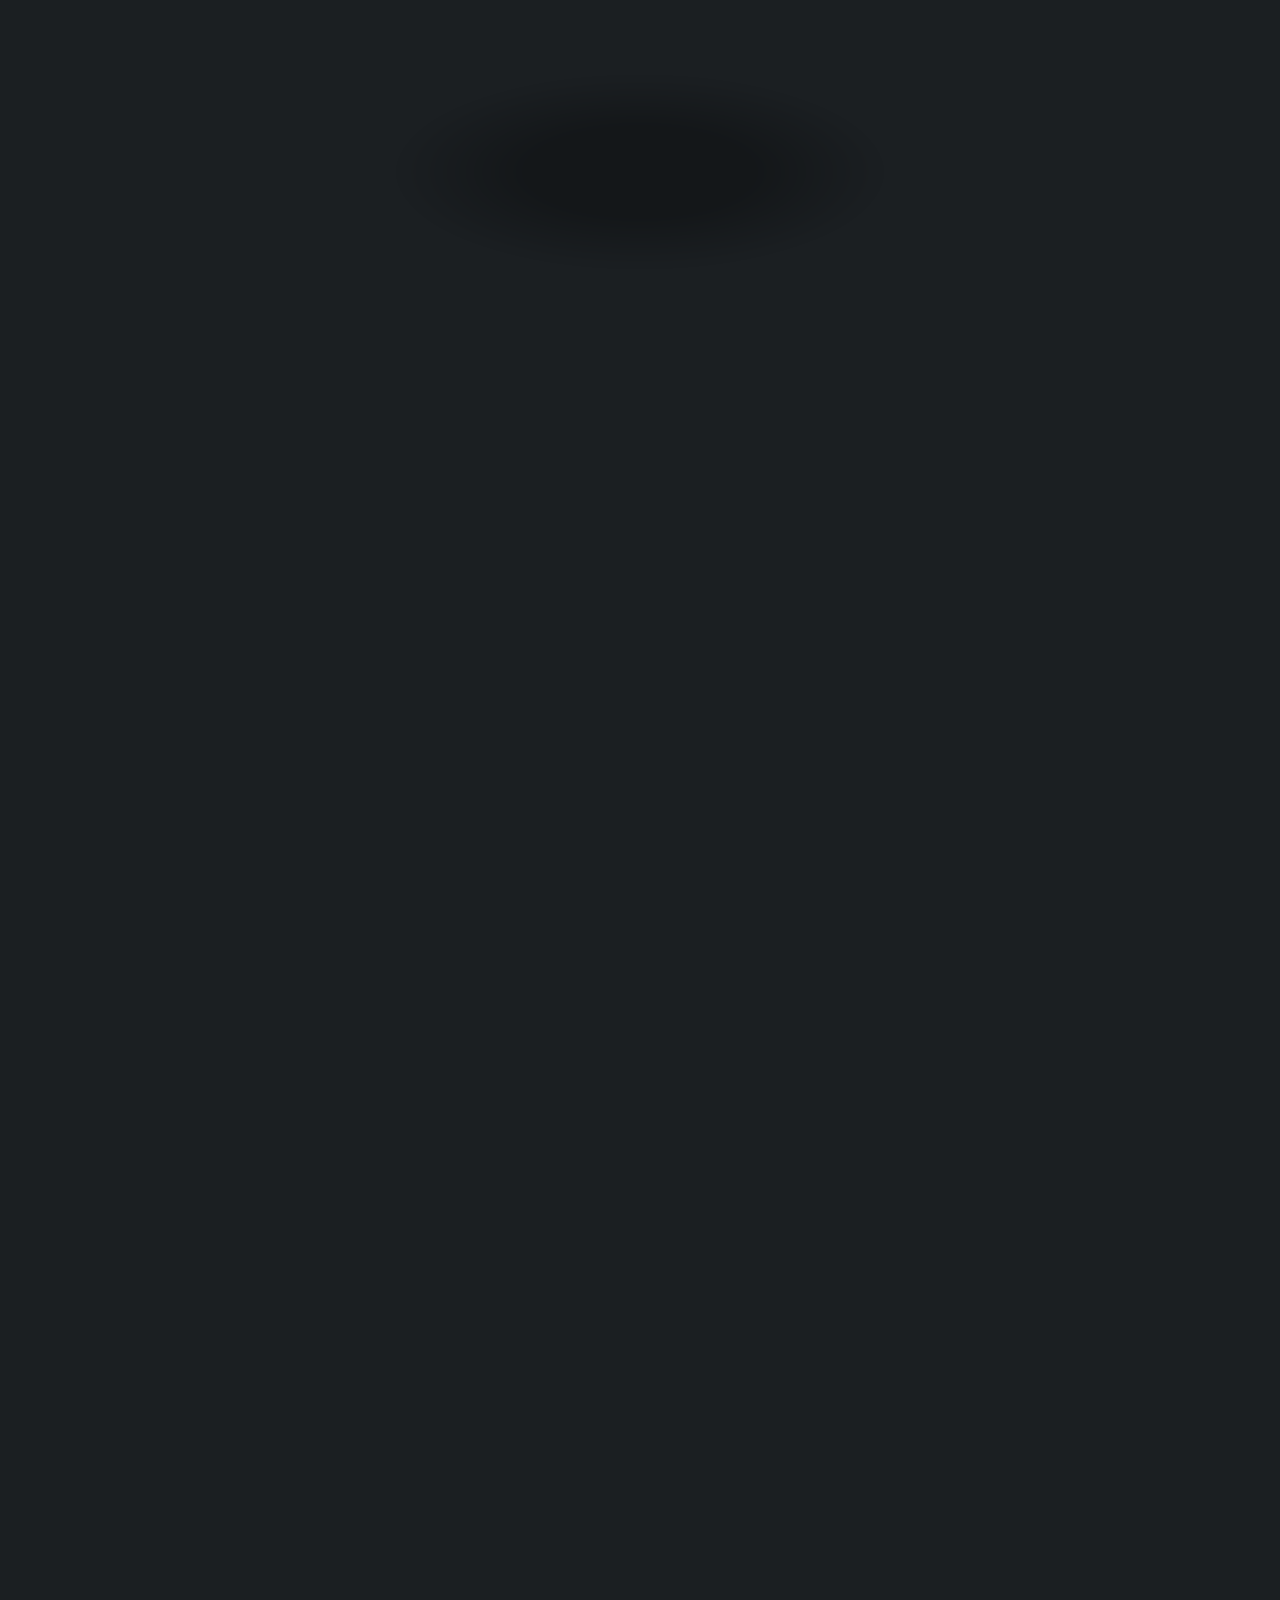
==== index.html @ a5655636 "Initial website upload" ====
<!DOCTYPE HTML>
<html>
<head>
	<title>John N. Mwenga</title>
	<meta charset="utf-8" />
	<meta name="viewport" content="width=device-width, initial-scale=1, user-scalable=no" />
	<link rel="stylesheet" href="https://cdnjs.cloudflare.com/ajax/libs/font-awesome/5.15.4/css/all.min.css" />
	<link rel="stylesheet" href="main.css" />
	<style>
		#photo-placeholder {
			display: flex;
			align-items: center;
			justify-content: center;
			width: 100%;
			height: 100%;
			border-radius: 100%;
			overflow: hidden;
			background: rgba(255,255,255,0.05);
		}
		#photo-placeholder:before {
			font-family: "Font Awesome 5 Free";
			font-weight: 900;
			content: "\f007";
		}
		/* To use your own photo: replace the span#photo-placeholder in the
		   header with: <img src="your-photo.jpg" alt="John Nyagaka" />
		   inside a div.logo (same 5.5rem circle, image will auto-crop). */
		#header .logo img {
			width: 100%;
			height: 100%;
			object-fit: cover;
			border-radius: 100%;
		}
	</style>
</head>
<body class="is-preload">

	<!-- Wrapper -->
		<div id="wrapper">

			<!-- Header -->
				<header id="header">
					<div class="logo">
						<span class="icon fa-user" id="photo-placeholder" title="Add your photo here"></span>
					</div>
					<div class="content">
						<div class="inner">
							<h1>John N. Mwenga</h1>
							<p>AI Data Specialist &bull; Web Developer &bull; Data Analyst<br />
							Technical Writer &bull; Machine Engineer &amp; Electrician</p>
						</div>
					</div>
					<nav>
						<ul>
							<li><a href="#intro">Intro</a></li>
							<li><a href="#work">Experience</a></li>
							<li><a href="#about">About</a></li>
							<li><a href="#skills">Skills</a></li>
							<li><a href="#contact">Contact</a></li>
						</ul>
					</nav>
				</header>

			<!-- Main -->
				<div id="main">

					<!-- Intro -->
						<article id="intro">
							<h2 class="major">Intro</h2>
							<span class="image main"><img src="pic02.jpg" alt="" /></span>
							<p>Reliable, detail-driven AI Data Specialist, Data Analyst, and Web Developer with 5 years of combined
							experience in writing, editing, content creation, and research, and 3 years focused on high-volume AI
							training-data annotation, data analysis, and technical documentation, completed remotely alongside
							full-time roles. Brings hands-on experience as a Machine Engineer and Electrician, complemented by
							proficiency in mechatronics, web development, game modding, video editing, audio transcription, data
							entry, site management, virtual assistance, and social media management. Consistently maintains 98%+
							accuracy while translating complex technical and AI concepts into clear, audience-tailored documentation
							and content.</p>
							<ul class="actions">
								<li><a href="#work" class="button">Read More</a></li>
							</ul>
						</article>

					<!-- Work / Experience -->
						<article id="work">
							<h2 class="major">Professional Experience</h2>

							<h3>Independent Mod Developer — Stardew Valley Modding Community</h3>
							<p><em>Remote, Self-Directed &middot; 2024 – Present</em></p>
							<ul>
								<li>Developing and publishing gameplay/content mods using SMAPI and Content Patcher; edited game assets (sprites, dialogue, JSON data).</li>
								<li>Testing mods for cross-version compatibility and resolving user-reported conflicts.</li>
								<li>Writing installation guides, changelogs, and troubleshooting docs for public releases.</li>
							</ul>

							<h3>Freelance AI Data Annotation &amp; Quality Assurance Specialist</h3>
							<p><em>Scale AI, Appen, Lionbridge AI, Remotask, Surago AI &middot; Remote, Part-time &middot; 2023 – Present</em></p>
							<ul>
								<li>Regularly assigned and completed high-volume annotation and labeling tasks across image, text, audio, and video datasets used to train large language models, computer vision, and NLP systems, alongside full-time technical roles.</li>
								<li>Maintained 98–99%+ accuracy across tens of thousands of completed annotation tasks, consistently meeting or exceeding platform quality benchmarks.</li>
								<li>Reviewed peer annotators' submissions and documented edge cases, contributing quality-assurance feedback and reference guides for complex or ambiguous scenarios.</li>
								<li>Mentored and trained 25+ junior annotators on labeling standards, tooling, and quality best practices across concurrent projects.</li>
							</ul>

							<h3>Freelance Technical Writer, Data Entry &amp; Content Reviewer</h3>
							<p><em>Official Stardew Valley Discord &middot; Remote, Part-time &middot; Feb 2024 – Present</em></p>
							<ul>
								<li>Wrote patch notes, changelogs, and user-facing documentation for indie game mods and small studio releases.</li>
								<li>Reviewed and copyedited technical manuscripts for publishing houses and technology publications ahead of release.</li>
								<li>Wrote FAQ documentation, user guides, and support scripts that helped reduce documentation-related support queries.</li>
							</ul>

							<h3>Senior Data Entry &amp; Content Specialist — HashiCorp</h3>
							<p><em>Remote, Part-time &middot; Present</em></p>
							<ul>
								<li>Maintained precision data entry for 50+ training video tutorials and related datasets, achieving 98%+ accuracy in database records.</li>
								<li>Labeled and organized video metadata to support machine learning dataset preparation.</li>
								<li>Managed inventory databases for digital assets supporting accurate, audit-ready record-keeping.</li>
							</ul>

							<h3>Overall Machine Engineer &amp; Electrician — Heritage Hotel (Voyager Beach Resort)</h3>
							<p><em>Jul 2025 – Jan 2026</em></p>
							<ul>
								<li>Installed, maintained, and repaired electrical systems, equipment, and machinery within the hotel facility.</li>
								<li>Conducted routine inspections and preventive maintenance on electrical and mechanical systems, diagnosing faults, breakdowns, and technical failures.</li>
								<li>Responded promptly to maintenance requests from hotel departments to minimize downtime, while maintaining accurate repair and maintenance records.</li>
							</ul>

							<h3>Overall Machine Engineer &amp; Forklift Mechanic — James Finlay</h3>
							<p><em>Jul 2024 – Feb 2025</em></p>
							<ul>
								<li>Performed routine maintenance and troubleshooting on blending equipment and forklifts to ensure optimal performance and reduce downtime.</li>
								<li>Read and interpreted technical manuals and schematics for blending machinery and forklifts to guide repairs and operational improvements.</li>
								<li>Maintained accurate records of maintenance activities and spare-parts inventory, and conducted daily machine inspections to ensure safety compliance.</li>
							</ul>

							<h3>Overall Machine Engineer &amp; Workshop Helper — Global Tea Gold Crown Foods (EPZ)</h3>
							<p><em>Jul 2023 – Mar 2024</em></p>
							<ul>
								<li>Performed regular machine maintenance, monitored factory machines, and ensured compliance with safety regulations in tea packaging operations.</li>
								<li>Carried out workshop machining (turning, milling, drilling), welding and fabrication, and assembly/disassembly of mechanical systems.</li>
								<li>Supported prototyping and CAD design work, identifying and resolving operational issues.</li>
							</ul>

							<h3>Machine Engineer — Beta Metal</h3>
							<p><em>Apr 2022 – May 2023</em></p>
							<ul>
								<li>Repaired and troubleshot machinery, and carried out assembly and disassembly of mechanical systems.</li>
								<li>Supported prototyping and CAD design, and applied fabrication techniques.</li>
							</ul>
						</article>

					<!-- About -->
						<article id="about">
							<h2 class="major">About Me</h2>

							<h3>Education</h3>
							<ul>
								<li><strong>Bachelor of Science, Mechanical Engineering</strong> — Technical University of Mombasa (2020 – 2024)</li>
								<li><strong>Certificate in Computer Applications &amp; Technology (Cyber Security)</strong> — Brims Computer College (2018 – 2019)</li>
								<li>Online Coursework: Data Analysis, Data Science, Machine Learning, Deep Learning &amp; NLP</li>
								<li><strong>AI for Marketing Certificate</strong> — HubSpot Academy (2025)</li>
								<li><strong>Certificate in Project Management</strong> (2025)</li>
								<li>Kenya Certificate of Secondary Education — Maseno School (2017 – 2020)</li>
							</ul>

							<h3>Certifications</h3>
							<ul>
								<li>Professional Technical Writing Certification — Google Career Certificates</li>
								<li>Adobe Certified Associate – Video Production — Adobe</li>
								<li>DaVinci Resolve Professional Certification — DaVinci Resolve</li>
								<li>Certified Remote Team Leadership — LinkedIn Learning</li>
								<li>AI for Marketing — HubSpot Academy (2025)</li>
								<li>Project Management Certificate (2025)</li>
							</ul>
						</article>

					<!-- Skills -->
						<article id="skills">
							<h2 class="major">Core Competencies</h2>

							<h3>Data Analysis</h3>
							<p>Data Analysis, Data Visualization, Statistical Analysis, Spreadsheet Modeling, Data Cleaning &amp; Verification, Reporting, Machine Learning &amp; NLP Fundamentals</p>

							<h3>Mechanical &amp; Electrical Engineering</h3>
							<p>Electrical Systems Installation &amp; Repair, Preventive Maintenance, Machine Troubleshooting &amp; Diagnostics, Forklift Maintenance, Welding &amp; Fabrication, Machining (Turning, Milling, Drilling), CAD Design &amp; Prototyping, Generator/Pump/HVAC Systems, Safety Compliance</p>

							<h3>AI Data Annotation</h3>
							<p>Dataset Labeling, Image Annotation, Text Classification, Audio Transcription, Video Annotation, Quality Assurance, Edge Case Documentation</p>

							<h3>Data Entry &amp; Processing</h3>
							<p>High-Volume Data Entry, Database Management, Spreadsheet Optimization, Data Verification, Accuracy Audits, CRM Data Entry</p>

							<h3>Technical Writing</h3>
							<p>API Documentation, Technical Guides, User Manuals, FAQ Development, Style Guide Creation, Content Review</p>

							<h3>Customer &amp; Chat Support</h3>
							<p>Live Chat Support, Customer Service, Issue Logging, Helpdesk Management, Response Time Optimization</p>

							<h3>Tools &amp; Platforms</h3>
							<p>Scale AI, Appen, Lionbridge, Remotask, Surago AI, Zendesk, Intercom, Freshchat, Google Docs, Slack, Asana, Jira</p>

							<h3>Remote Work</h3>
							<p>Self-Motivated, Reliable Home Office Setup, Time Zone Management, Virtual Team Collaboration</p>
						</article>

					<!-- Contact -->
						<article id="contact">
							<h2 class="major">Get In Touch</h2>
							<p>Based in Mombasa, Kenya. Open to remote AI data, web development, data analysis, and technical writing opportunities.</p>
							<ul class="icons">
								<li><a href="mailto:nmwengajohn@gmail.com" class="icon solid fa-envelope"><span class="label">Email</span></a></li>
								<li><a href="tel:+254742195041" class="icon solid fa-phone"><span class="label">Phone</span></a></li>
								<li><a href="https://linkedin.com/in/johnnmwenga" class="icon brands fa-linkedin"><span class="label">LinkedIn</span></a></li>
							</ul>
							<ul class="contact-details">
								<li><strong>Email:</strong> nmwengajohn@gmail.com</li>
								<li><strong>Phone:</strong> +254 742 195 041</li>
								<li><strong>Location:</strong> Mombasa, Kenya</li>
								<li><strong>LinkedIn:</strong> linkedin.com/in/johnnmwenga</li>
							</ul>
						</article>

				</div>

			<!-- Footer -->
				<footer id="footer">
					<p class="copyright">&copy; John N.Mwenga. All rights reserved.</p>
				</footer>

		</div>

	<!-- Scripts -->
		<script src="jquery.min.js"></script>
		<script src="browser.min.js"></script>
		<script src="breakpoints.min.js"></script>
		<script src="util.js"></script>
		<script src="main.js"></script>

</body>
</html>
---- main.css ----
@import url(fontawesome-all.min.css);
@import url("https://fonts.googleapis.com/css?family=Source+Sans+Pro:300italic,600italic,300,600");

/*
	Dimension by HTML5 UP
	html5up.net | @ajlkn
	Free for personal and commercial use under the CCA 3.0 license (html5up.net/license)
*/

html, body, div, span, applet, object,
iframe, h1, h2, h3, h4, h5, h6, p, blockquote,
pre, a, abbr, acronym, address, big, cite,
code, del, dfn, em, img, ins, kbd, q, s, samp,
small, strike, strong, sub, sup, tt, var, b,
u, i, center, dl, dt, dd, ol, ul, li, fieldset,
form, label, legend, table, caption, tbody,
tfoot, thead, tr, th, td, article, aside,
canvas, details, embed, figure, figcaption,
footer, header, hgroup, menu, nav, output, ruby,
section, summary, time, mark, audio, video {
	margin: 0;
	padding: 0;
	border: 0;
	font-size: 100%;
	font: inherit;
	vertical-align: baseline;}

article, aside, details, figcaption, figure,
footer, header, hgroup, menu, nav, section {
	display: block;}

body {
	line-height: 1;
}

ol, ul {
	list-style: none;
}

blockquote, q {
	quotes: none;
}

	blockquote:before, blockquote:after, q:before, q:after {
		content: '';
		content: none;
	}

table {
	border-collapse: collapse;
	border-spacing: 0;
}

body {
	-webkit-text-size-adjust: none;
}

mark {
	background-color: transparent;
	color: inherit;
}

input::-moz-focus-inner {
	border: 0;
	padding: 0px;
}

input, select, textarea {
	-moz-appearance: none;
	-webkit-appearance: none;
	-ms-appearance: none;
	appearance: none;
}

/* Basic */

	@-ms-viewport {
		width: device-width;
	}

	@media screen and (max-width: 480px) {

		html, body {
			min-width: 320px;
		}

	}

	html {
		box-sizing: border-box;
	}

	*, *:before, *:after {
		box-sizing: inherit;
	}

	body {
		background: #1b1f22;
	}

		body.is-preload *, body.is-preload *:before, body.is-preload *:after {
			-moz-animation: none !important;
			-webkit-animation: none !important;
			-ms-animation: none !important;
			animation: none !important;
			-moz-transition: none !important;
			-webkit-transition: none !important;
			-ms-transition: none !important;
			transition: none !important;
		}

/* Type */

	html {
		font-size: 16pt;
	}

		@media screen and (max-width: 1680px) {

			html {
				font-size: 12pt;
			}

		}

		@media screen and (max-width: 736px) {

			html {
				font-size: 11pt;
			}

		}

		@media screen and (max-width: 360px) {

			html {
				font-size: 10pt;
			}

		}

	body, input, select, textarea {
		color: #ffffff;
		font-family: "Source Sans Pro", sans-serif;
		font-weight: 300;
		font-size: 1rem;
		line-height: 1.65;
	}

	a {
		-moz-transition: color 0.2s ease-in-out, background-color 0.2s ease-in-out, border-bottom-color 0.2s ease-in-out;
		-webkit-transition: color 0.2s ease-in-out, background-color 0.2s ease-in-out, border-bottom-color 0.2s ease-in-out;
		-ms-transition: color 0.2s ease-in-out, background-color 0.2s ease-in-out, border-bottom-color 0.2s ease-in-out;
		transition: color 0.2s ease-in-out, background-color 0.2s ease-in-out, border-bottom-color 0.2s ease-in-out;
		border-bottom: dotted 1px rgba(255, 255, 255, 0.5);
		text-decoration: none;
		color: inherit;
	}

		a:hover {
			border-bottom-color: transparent;
		}

	strong, b {
		color: #ffffff;
		font-weight: 600;
	}

	em, i {
		font-style: italic;
	}

	p {
		margin: 0 0 2rem 0;
	}

	h1, h2, h3, h4, h5, h6 {
		color: #ffffff;
		font-weight: 600;
		line-height: 1.5;
		margin: 0 0 1rem 0;
		text-transform: uppercase;
		letter-spacing: 0.2rem;
	}

		h1 a, h2 a, h3 a, h4 a, h5 a, h6 a {
			color: inherit;
			text-decoration: none;
		}

		h1.major, h2.major, h3.major, h4.major, h5.major, h6.major {
			border-bottom: solid 1px #ffffff;
			width: -moz-max-content;
			width: -webkit-max-content;
			width: -ms-max-content;
			width: max-content;
			padding-bottom: 0.5rem;
			margin: 0 0 2rem 0;
		}

	h1 {
		font-size: 2.25rem;
		line-height: 1.3;
		letter-spacing: 0.5rem;
	}

	h2 {
		font-size: 1.5rem;
		line-height: 1.4;
		letter-spacing: 0.5rem;
	}

	h3 {
		font-size: 1rem;
	}

	h4 {
		font-size: 0.8rem;
	}

	h5 {
		font-size: 0.7rem;
	}

	h6 {
		font-size: 0.6rem;
	}

	@media screen and (max-width: 736px) {

		h1 {
			font-size: 1.75rem;
			line-height: 1.4;
		}

		h2 {
			font-size: 1.25em;
			line-height: 1.5;
		}

	}

	sub {
		font-size: 0.8rem;
		position: relative;
		top: 0.5rem;
	}

	sup {
		font-size: 0.8rem;
		position: relative;
		top: -0.5rem;
	}

	blockquote {
		border-left: solid 4px #ffffff;
		font-style: italic;
		margin: 0 0 2rem 0;
		padding: 0.5rem 0 0.5rem 2rem;
	}

	code {
		background: rgba(255, 255, 255, 0.075);
		border-radius: 4px;
		font-family: "Courier New", monospace;
		font-size: 0.9rem;
		margin: 0 0.25rem;
		padding: 0.25rem 0.65rem;
	}

	pre {
		-webkit-overflow-scrolling: touch;
		font-family: "Courier New", monospace;
		font-size: 0.9rem;
		margin: 0 0 2rem 0;
	}

		pre code {
			display: block;
			line-height: 1.75;
			padding: 1rem 1.5rem;
			overflow-x: auto;
		}

	hr {
		border: 0;
		border-bottom: solid 1px #ffffff;
		margin: 2.75rem 0;
	}

	.align-left {
		text-align: left;
	}

	.align-center {
		text-align: center;
	}

	.align-right {
		text-align: right;
	}

/* Form */

	form {
		margin: 0 0 2rem 0;
	}

		form > :last-child {
			margin-bottom: 0;
		}

		form > .fields {
			display: -moz-flex;
			display: -webkit-flex;
			display: -ms-flex;
			display: flex;
			-moz-flex-wrap: wrap;
			-webkit-flex-wrap: wrap;
			-ms-flex-wrap: wrap;
			flex-wrap: wrap;
			width: calc(100% + 3rem);
			margin: -1.5rem 0 2rem -1.5rem;
		}

			form > .fields > .field {
				-moz-flex-grow: 0;
				-webkit-flex-grow: 0;
				-ms-flex-grow: 0;
				flex-grow: 0;
				-moz-flex-shrink: 0;
				-webkit-flex-shrink: 0;
				-ms-flex-shrink: 0;
				flex-shrink: 0;
				padding: 1.5rem 0 0 1.5rem;
				width: calc(100% - 1.5rem);
			}

				form > .fields > .field.half {
					width: calc(50% - 0.75rem);
				}

				form > .fields > .field.third {
					width: calc(100%/3 - 0.5rem);
				}

				form > .fields > .field.quarter {
					width: calc(25% - 0.375rem);
				}

		@media screen and (max-width: 480px) {

			form > .fields {
				width: calc(100% + 3rem);
				margin: -1.5rem 0 2rem -1.5rem;
			}

				form > .fields > .field {
					padding: 1.5rem 0 0 1.5rem;
					width: calc(100% - 1.5rem);
				}

					form > .fields > .field.half {
						width: calc(100% - 1.5rem);
					}

					form > .fields > .field.third {
						width: calc(100% - 1.5rem);
					}

					form > .fields > .field.quarter {
						width: calc(100% - 1.5rem);
					}

		}

	label {
		color: #ffffff;
		display: block;
		font-size: 0.8rem;
		font-weight: 300;
		letter-spacing: 0.2rem;
		line-height: 1.5;
		margin: 0 0 1rem 0;
		text-transform: uppercase;
	}

	input[type="text"],
	input[type="password"],
	input[type="email"],
	input[type="tel"],
	select,
	textarea {
		-moz-appearance: none;
		-webkit-appearance: none;
		-ms-appearance: none;
		appearance: none;
		-moz-transition: border-color 0.2s ease-in-out, box-shadow 0.2s ease-in-out, background-color 0.2s ease-in-out;
		-webkit-transition: border-color 0.2s ease-in-out, box-shadow 0.2s ease-in-out, background-color 0.2s ease-in-out;
		-ms-transition: border-color 0.2s ease-in-out, box-shadow 0.2s ease-in-out, background-color 0.2s ease-in-out;
		transition: border-color 0.2s ease-in-out, box-shadow 0.2s ease-in-out, background-color 0.2s ease-in-out;
		background-color: transparent;
		border-radius: 4px;
		border: solid 1px #ffffff;
		color: inherit;
		display: block;
		outline: 0;
		padding: 0 1rem;
		text-decoration: none;
		width: 100%;
	}

		input[type="text"]:invalid,
		input[type="password"]:invalid,
		input[type="email"]:invalid,
		input[type="tel"]:invalid,
		select:invalid,
		textarea:invalid {
			box-shadow: none;
		}

		input[type="text"]:focus,
		input[type="password"]:focus,
		input[type="email"]:focus,
		input[type="tel"]:focus,
		select:focus,
		textarea:focus {
			background: rgba(255, 255, 255, 0.075);
			border-color: #ffffff;
			box-shadow: 0 0 0 1px #ffffff;
		}

	select {
		background-image: url("data:image/svg+xml;charset=utf8,%3Csvg xmlns='http://www.w3.org/2000/svg' width='40' height='40' preserveAspectRatio='none' viewBox='0 0 40 40'%3E%3Cpath d='M9.4,12.3l10.4,10.4l10.4-10.4c0.2-0.2,0.5-0.4,0.9-0.4c0.3,0,0.6,0.1,0.9,0.4l3.3,3.3c0.2,0.2,0.4,0.5,0.4,0.9 c0,0.4-0.1,0.6-0.4,0.9L20.7,31.9c-0.2,0.2-0.5,0.4-0.9,0.4c-0.3,0-0.6-0.1-0.9-0.4L4.3,17.3c-0.2-0.2-0.4-0.5-0.4-0.9 c0-0.4,0.1-0.6,0.4-0.9l3.3-3.3c0.2-0.2,0.5-0.4,0.9-0.4S9.1,12.1,9.4,12.3z' fill='%23ffffff' /%3E%3C/svg%3E");
		background-size: 1.25rem;
		background-repeat: no-repeat;
		background-position: calc(100% - 1rem) center;
		height: 2.75rem;
		padding-right: 2.75rem;
		text-overflow: ellipsis;
	}

		select option {
			color: #ffffff;
			background: #1b1f22;
		}

		select:focus::-ms-value {
			background-color: transparent;
		}

		select::-ms-expand {
			display: none;
		}

	input[type="text"],
	input[type="password"],
	input[type="email"],
	select {
		height: 2.75rem;
	}

	textarea {
		padding: 0.75rem 1rem;
	}

	input[type="checkbox"],
	input[type="radio"] {
		-moz-appearance: none;
		-webkit-appearance: none;
		-ms-appearance: none;
		appearance: none;
		display: block;
		float: left;
		margin-right: -2rem;
		opacity: 0;
		width: 1rem;
		z-index: -1;
	}

		input[type="checkbox"] + label,
		input[type="radio"] + label {
			text-decoration: none;
			-moz-user-select: none;
			-webkit-user-select: none;
			-ms-user-select: none;
			user-select: none;
			color: #ffffff;
			cursor: pointer;
			display: inline-block;
			font-size: 0.8rem;
			font-weight: 300;
			margin: 0 0 0.5rem 0;
			padding-left: 2.65rem;
			padding-right: 0.75rem;
			position: relative;
		}

			input[type="checkbox"] + label:before,
			input[type="radio"] + label:before {
				-moz-osx-font-smoothing: grayscale;
				-webkit-font-smoothing: antialiased;
				display: inline-block;
				font-style: normal;
				font-variant: normal;
				text-rendering: auto;
				line-height: 1;
				text-transform: none !important;
				font-family: 'Font Awesome 5 Free';
				font-weight: 900;
			}

			input[type="checkbox"] + label:before,
			input[type="radio"] + label:before {
				-moz-transition: border-color 0.2s ease-in-out, box-shadow 0.2s ease-in-out, background-color 0.2s ease-in-out;
				-webkit-transition: border-color 0.2s ease-in-out, box-shadow 0.2s ease-in-out, background-color 0.2s ease-in-out;
				-ms-transition: border-color 0.2s ease-in-out, box-shadow 0.2s ease-in-out, background-color 0.2s ease-in-out;
				transition: border-color 0.2s ease-in-out, box-shadow 0.2s ease-in-out, background-color 0.2s ease-in-out;
				border-radius: 4px;
				border: solid 1px #ffffff;
				content: '';
				display: inline-block;
				height: 1.65rem;
				left: 0;
				line-height: 1.65rem;
				position: absolute;
				text-align: center;
				top: -0.15rem;
				width: 1.65rem;
			}

		input[type="checkbox"]:checked + label:before,
		input[type="radio"]:checked + label:before {
			background: #ffffff !important;
			border-color: #ffffff !important;
			color: #1b1f22;
			content: '\f00c';
		}

		input[type="checkbox"]:focus + label:before,
		input[type="radio"]:focus + label:before {
			background: rgba(255, 255, 255, 0.075);
			border-color: #ffffff;
			box-shadow: 0 0 0 1px #ffffff;
		}

	input[type="checkbox"] + label:before {
		border-radius: 4px;
	}

	input[type="radio"] + label:before {
		border-radius: 100%;
	}

	::-webkit-input-placeholder {
		color: rgba(255, 255, 255, 0.5) !important;
		opacity: 1.0;
	}

	:-moz-placeholder {
		color: rgba(255, 255, 255, 0.5) !important;
		opacity: 1.0;
	}

	::-moz-placeholder {
		color: rgba(255, 255, 255, 0.5) !important;
		opacity: 1.0;
	}

	:-ms-input-placeholder {
		color: rgba(255, 255, 255, 0.5) !important;
		opacity: 1.0;
	}

	.formerize-placeholder {
		color: rgba(255, 255, 255, 0.5) !important;
		opacity: 1.0;
	}

/* Box */

	.box {
		border-radius:px;
		border: solid 1px #ffffff;
		margin-bottom: 2rem;
		padding: 1.5em;
	}

		.box > :last-child,
		.box > :last-child > :last-child,
		.box > :last-child > :last-child > :last-child {
			margin-bottom: 0;
		}

		.box.alt {
			border: 0;
			border-radius: 0;
			padding: 0;
		}

/* Icon */

	.icon {
		text-decoration: none;
		border-bottom: none;
		position: relative;
	}

		.icon:before {
			-moz-osx-font-smoothing: grayscale;
			-webkit-font-smoothing: antialiased;
			display: inline-block;
			font-style: normal;
			font-variant: normal;
			text-rendering: auto;
			line-height: 1;
			text-transform: none !important;
			font-family: 'Font Awesome 5 Free';
			font-weight: 400;
		}

		.icon > .label {
			display: none;
		}

		.icon:before {
			line-height: inherit;
		}

		.icon.solid:before {
			font-weight: 900;
		}

		.icon.brands:before {
			font-family: 'Font Awesome 5 Brands';
		}

/* Image */

	.image {
		border-radius: 4px;
		border: 0;
		display: inline-block;
		position: relative;
	}

		.image:before {
			pointer-events: none;
			background-image: url("../../images/overlay.png");
			background-color: rgba(19, 21, 25, 0.5);
			border-radius: 4px;
			content: '';
			display: block;
			height: 100%;
			left: 0;
			opacity: 0.5;
			position: absolute;
			top: 0;
			width: 100%;
		}

		.image img {
			border-radius: 4px;
			display: block;
		}

		.image.left, .image.right {
			max-width: 40%;
		}

			.image.left img, .image.right img {
				width: 100%;
			}

		.image.left {
			float: left;
			padding: 0 1.5em 1em 0;
			top: 0.25em;
		}

		.image.right {
			float: right;
			padding: 0 0 1em 1.5em;
			top: 0.25em;
		}

		.image.fit {
			display: block;
			margin: 0 0 2rem 0;
			width: 100%;
		}

			.image.fit img {
				width: 100%;
			}

		.image.main {
			display: block;
			margin: 2.5rem 0;
			width: 100%;
		}

			.image.main img {
				width: 100%;
			}

		@media screen and (max-width: 736px) {

			.image.main {
				margin: 2rem 0;
			}

		}

		@media screen and (max-width: 480px) {

			.image.main {
				margin: 1.5rem 0;
			}

		}

/* List */

	ol {
		list-style: decimal;
		margin: 0 0 2rem 0;
		padding-left: 1.25em;
	}

		ol li {
			padding-left: 0.25em;
		}

	ul {
		list-style: disc;
		margin: 0 0 2rem 0;
		padding-left: 1em;
	}

		ul li {
			padding-left: 0.5em;
		}

		ul.alt {
			list-style: none;
			padding-left: 0;
		}

			ul.alt li {
				border-top: solid 1px #ffffff;
				padding: 0.5em 0;
			}

				ul.alt li:first-child {
					border-top: 0;
					padding-top: 0;
				}

	dl {
		margin: 0 0 2rem 0;
	}

		dl dt {
			display: block;
			font-weight: 600;
			margin: 0 0 1rem 0;
		}

		dl dd {
			margin-left: 2rem;
		}

/* Actions */

	ul.actions {
		display: -moz-flex;
		display: -webkit-flex;
		display: -ms-flex;
		display: flex;
		cursor: default;
		list-style: none;
		margin-left: -1rem;
		padding-left: 0;
	}

		ul.actions li {
			padding: 0 0 0 1rem;
			vertical-align: middle;
		}

		ul.actions.special {
			-moz-justify-content: center;
			-webkit-justify-content: center;
			-ms-justify-content: center;
			justify-content: center;
			width: 100%;
			margin-left: 0;
		}

			ul.actions.special li:first-child {
				padding-left: 0;
			}

		ul.actions.stacked {
			-moz-flex-direction: column;
			-webkit-flex-direction: column;
			-ms-flex-direction: column;
			flex-direction: column;
			margin-left: 0;
		}

			ul.actions.stacked li {
				padding: 1.3rem 0 0 0;
			}

				ul.actions.stacked li:first-child {
					padding-top: 0;
				}

		ul.actions.fit {
			width: calc(100% + 1rem);
		}

			ul.actions.fit li {
				-moz-flex-grow: 1;
				-webkit-flex-grow: 1;
				-ms-flex-grow: 1;
				flex-grow: 1;
				-moz-flex-shrink: 1;
				-webkit-flex-shrink: 1;
				-ms-flex-shrink: 1;
				flex-shrink: 1;
				width: 100%;
			}

				ul.actions.fit li > * {
					width: 100%;
				}

			ul.actions.fit.stacked {
				width: 100%;
			}

		@media screen and (max-width: 480px) {

			ul.actions:not(.fixed) {
				-moz-flex-direction: column;
				-webkit-flex-direction: column;
				-ms-flex-direction: column;
				flex-direction: column;
				margin-left: 0;
				width: 100% !important;
			}

				ul.actions:not(.fixed) li {
					-moz-flex-grow: 1;
					-webkit-flex-grow: 1;
					-ms-flex-grow: 1;
					flex-grow: 1;
					-moz-flex-shrink: 1;
					-webkit-flex-shrink: 1;
					-ms-flex-shrink: 1;
					flex-shrink: 1;
					padding: 1rem 0 0 0;
					text-align: center;
					width: 100%;
				}

					ul.actions:not(.fixed) li > * {
						width: 100%;
					}

					ul.actions:not(.fixed) li:first-child {
						padding-top: 0;
					}

					ul.actions:not(.fixed) li input[type="submit"],
					ul.actions:not(.fixed) li input[type="reset"],
					ul.actions:not(.fixed) li input[type="button"],
					ul.actions:not(.fixed) li button,
					ul.actions:not(.fixed) li .button {
						width: 100%;
					}

						ul.actions:not(.fixed) li input[type="submit"].icon:before,
						ul.actions:not(.fixed) li input[type="reset"].icon:before,
						ul.actions:not(.fixed) li input[type="button"].icon:before,
						ul.actions:not(.fixed) li button.icon:before,
						ul.actions:not(.fixed) li .button.icon:before {
							margin-left: -0.5em;
						}

		}

/* Icons */

	ul.icons {
		cursor: default;
		list-style: none;
		padding-left: 0;
	}

		ul.icons li {
			display: inline-block;
			padding: 0 0.75em 0 0;
		}

			ul.icons li:last-child {
				padding-right: 0;
			}

			ul.icons li a {
				border-radius: 100%;
				box-shadow: inset 0 0 0 1px #ffffff;
				display: inline-block;
				height: 2.25rem;
				line-height: 2.25rem;
				text-align: center;
				width: 2.25rem;
			}

				ul.icons li a:hover {
					background-color: rgba(255, 255, 255, 0.075);
				}

				ul.icons li a:active {
					background-color: rgba(255, 255, 255, 0.175);
				}

/* Table */

	.table-wrapper {
		-webkit-overflow-scrolling: touch;
		overflow-x: auto;
	}

	table {
		margin: 0 0 2rem 0;
		width: 100%;
	}

		table tbody tr {
			border: solid 1px #ffffff;
			border-left: 0;
			border-right: 0;
		}

			table tbody tr:nth-child(2n + 1) {
				background-color: rgba(255, 255, 255, 0.075);
			}

		table td {
			padding: 0.75em 0.75em;
		}

		table th {
			color: #ffffff;
			font-size: 0.9em;
			font-weight: 600;
			padding: 0 0.75em 0.75em 0.75em;
			text-align: left;
		}

		table thead {
			border-bottom: solid 2px #ffffff;
		}

		table tfoot {
			border-top: solid 2px #ffffff;
		}

		table.alt {
			border-collapse: separate;
		}

			table.alt tbody tr td {
				border: solid 1px #ffffff;
				border-left-width: 0;
				border-top-width: 0;
			}

				table.alt tbody tr td:first-child {
					border-left-width: 1px;
				}

			table.alt tbody tr:first-child td {
				border-top-width: 1px;
			}

			table.alt thead {
				border-bottom: 0;
			}

			table.alt tfoot {
				border-top: 0;
			}

/* Button */

	input[type="submit"],
	input[type="reset"],
	input[type="button"],
	button,
	.button {
		-moz-appearance: none;
		-webkit-appearance: none;
		-ms-appearance: none;
		appearance: none;
		-moz-transition: background-color 0.2s ease-in-out, color 0.2s ease-in-out;
		-webkit-transition: background-color 0.2s ease-in-out, color 0.2s ease-in-out;
		-ms-transition: background-color 0.2s ease-in-out, color 0.2s ease-in-out;
		transition: background-color 0.2s ease-in-out, color 0.2s ease-in-out;
		background-color: transparent;
		border-radius: 4px;
		border: 0;
		box-shadow: inset 0 0 0 1px #ffffff;
		color: #ffffff !important;
		cursor: pointer;
		display: inline-block;
		font-size: 0.8rem;
		font-weight: 300;
		height: 2.75rem;
		letter-spacing: 0.2rem;
		line-height: 2.75rem;
		outline: 0;
		padding: 0 1.25rem 0 1.35rem;
		text-align: center;
		text-decoration: none;
		text-transform: uppercase;
		white-space: nowrap;
	}

		input[type="submit"]:hover,
		input[type="reset"]:hover,
		input[type="button"]:hover,
		button:hover,
		.button:hover {
			background-color: rgba(255, 255, 255, 0.075);
		}

		input[type="submit"]:active,
		input[type="reset"]:active,
		input[type="button"]:active,
		button:active,
		.button:active {
			background-color: rgba(255, 255, 255, 0.175);
		}

		input[type="submit"].icon:before,
		input[type="reset"].icon:before,
		input[type="button"].icon:before,
		button.icon:before,
		.button.icon:before {
			margin-right: 0.5em;
		}

		input[type="submit"].fit,
		input[type="reset"].fit,
		input[type="button"].fit,
		button.fit,
		.button.fit {
			width: 100%;
		}

		input[type="submit"].small,
		input[type="reset"].small,
		input[type="button"].small,
		button.small,
		.button.small {
			font-size: 0.6rem;
			height: 2.0625rem;
			line-height: 2.0625rem;
		}

		input[type="submit"].primary,
		input[type="reset"].primary,
		input[type="button"].primary,
		button.primary,
		.button.primary {
			background-color: #ffffff;
			color: #1b1f22 !important;
			font-weight: 600;
		}

		input[type="submit"].disabled, input[type="submit"]:disabled,
		input[type="reset"].disabled,
		input[type="reset"]:disabled,
		input[type="button"].disabled,
		input[type="button"]:disabled,
		button.disabled,
		button:disabled,
		.button.disabled,
		.button:disabled {
			pointer-events: none;
			cursor: default;
			opacity: 0.25;
		}

	input[type="submit"],
	input[type="reset"],
	input[type="button"],
	button {
		line-height: calc(2.75rem - 2px);
	}

/* BG */

	#bg {
		-moz-transform: scale(1.0);
		-webkit-transform: scale(1.0);
		-ms-transform: scale(1.0);
		transform: scale(1.0);
		-webkit-backface-visibility: hidden;
		position: fixed;
		top: 0;
		left: 0;
		width: 100%;
		height: 100vh;
		z-index: 1;
	}

		#bg:before, #bg:after {
			content: '';
			display: block;
			position: absolute;
			top: 0;
			left: 0;
			width: 100%;
			height: 100%;
		}

		#bg:before {
			-moz-transition: background-color 2.5s ease-in-out;
			-webkit-transition: background-color 2.5s ease-in-out;
			-ms-transition: background-color 2.5s ease-in-out;
			transition: background-color 2.5s ease-in-out;
			-moz-transition-delay: 0.75s;
			-webkit-transition-delay: 0.75s;
			-ms-transition-delay: 0.75s;
			transition-delay: 0.75s;
			background-image: linear-gradient(to top, rgba(19, 21, 25, 0.5), rgba(19, 21, 25, 0.5)), url("../../images/overlay.png");
			background-size: auto,
 256px 256px;
			background-position: center,
 center;
			background-repeat: no-repeat,
 repeat;
			z-index: 2;
		}

		#bg:after {
			-moz-transform: scale(1.125);
			-webkit-transform: scale(1.125);
			-ms-transform: scale(1.125);
			transform: scale(1.125);
			-moz-transition: -moz-transform 0.325s ease-in-out, -moz-filter 0.325s ease-in-out;
			-webkit-transition: -webkit-transform 0.325s ease-in-out, -webkit-filter 0.325s ease-in-out;
			-ms-transition: -ms-transform 0.325s ease-in-out, -ms-filter 0.325s ease-in-out;
			transition: transform 0.325s ease-in-out, filter 0.325s ease-in-out;
			background-image: url("../../images/bg.jpg");
			background-position: center;
			background-size: cover;
			background-repeat: no-repeat;
			z-index: 1;
		}

		body.is-article-visible #bg:after {
			-moz-transform: scale(1.0825);
			-webkit-transform: scale(1.0825);
			-ms-transform: scale(1.0825);
			transform: scale(1.0825);
			-moz-filter: blur(0.2rem);
			-webkit-filter: blur(0.2rem);
			-ms-filter: blur(0.2rem);
			filter: blur(0.2rem);
		}

		body.is-preload #bg:before {
			background-color: #000000;
		}

/* Wrapper */

	#wrapper {
		display: -moz-flex;
		display: -webkit-flex;
		display: -ms-flex;
		display: flex;
		-moz-flex-direction: column;
		-webkit-flex-direction: column;
		-ms-flex-direction: column;
		flex-direction: column;
		-moz-align-items: center;
		-webkit-align-items: center;
		-ms-align-items: center;
		align-items: center;
		-moz-justify-content: space-between;
		-webkit-justify-content: space-between;
		-ms-justify-content: space-between;
		justify-content: space-between;
		position: relative;
		min-height: 100vh;
		width: 100%;
		padding: 4rem 2rem;
		z-index: 3;
	}

		#wrapper:before {
			content: '';
			display: block;
		}

		@media screen and (max-width: 1680px) {

			#wrapper {
				padding: 3rem 2rem;
			}

		}

		@media screen and (max-width: 736px) {

			#wrapper {
				padding: 2rem 1rem;
			}

		}

		@media screen and (max-width: 480px) {

			#wrapper {
				padding: 1rem;
			}

		}

/* Header */

	#header {
		display: -moz-flex;
		display: -webkit-flex;
		display: -ms-flex;
		display: flex;
		-moz-flex-direction: column;
		-webkit-flex-direction: column;
		-ms-flex-direction: column;
		flex-direction: column;
		-moz-align-items: center;
		-webkit-align-items: center;
		-ms-align-items: center;
		align-items: center;
		-moz-transition: -moz-transform 0.325s ease-in-out, -moz-filter 0.325s ease-in-out, opacity 0.325s ease-in-out;
		-webkit-transition: -webkit-transform 0.325s ease-in-out, -webkit-filter 0.325s ease-in-out, opacity 0.325s ease-in-out;
		-ms-transition: -ms-transform 0.325s ease-in-out, -ms-filter 0.325s ease-in-out, opacity 0.325s ease-in-out;
		transition: transform 0.325s ease-in-out, filter 0.325s ease-in-out, opacity 0.325s ease-in-out;
		background-image: -moz-radial-gradient(rgba(0, 0, 0, 0.25) 25%, rgba(0, 0, 0, 0) 55%);
		background-image: -webkit-radial-gradient(rgba(0, 0, 0, 0.25) 25%, rgba(0, 0, 0, 0) 55%);
		background-image: -ms-radial-gradient(rgba(0, 0, 0, 0.25) 25%, rgba(0, 0, 0, 0) 55%);
		background-image: radial-gradient(rgba(0, 0, 0, 0.25) 25%, rgba(0, 0, 0, 0) 55%);
		max-width: 100%;
		text-align: center;
	}

		#header > * {
			-moz-transition: opacity 0.325s ease-in-out;
			-webkit-transition: opacity 0.325s ease-in-out;
			-ms-transition: opacity 0.325s ease-in-out;
			transition: opacity 0.325s ease-in-out;
			position: relative;
			margin-top: 3.5rem;
		}

			#header > *:before {
				content: '';
				display: block;
				position: absolute;
				top: calc(-3.5rem - 1px);
				left: calc(50% - 1px);
				width: 1px;
				height: calc(3.5rem + 1px);
				background: #ffffff;
			}

		#header > :first-child {
			margin-top: 0;
		}

			#header > :first-child:before {
				display: none;
			}

		#header .logo {
			width: 5.5rem;
			height: 5.5rem;
			line-height: 5.5rem;
			border: solid 1px #ffffff;
			border-radius: 100%;
		}

			#header .logo .icon:before {
				font-size: 2rem;
			}

		#header .content {
			border-style: solid;
			border-color: #ffffff;
			border-top-width: 1px;
			border-bottom-width: 1px;
			max-width: 100%;
		}

			#header .content .inner {
				-moz-transition: max-height 0.75s ease, padding 0.75s ease, opacity 0.325s ease-in-out;
				-webkit-transition: max-height 0.75s ease, padding 0.75s ease, opacity 0.325s ease-in-out;
				-ms-transition: max-height 0.75s ease, padding 0.75s ease, opacity 0.325s ease-in-out;
				transition: max-height 0.75s ease, padding 0.75s ease, opacity 0.325s ease-in-out;
				-moz-transition-delay: 0.25s;
				-webkit-transition-delay: 0.25s;
				-ms-transition-delay: 0.25s;
				transition-delay: 0.25s;
				padding: 3rem 2rem;
				max-height: 40rem;
				overflow: hidden;
			}

				#header .content .inner > :last-child {
					margin-bottom: 0;
				}

			#header .content p {
				text-transform: uppercase;
				letter-spacing: 0.2rem;
				font-size: 0.8rem;
				line-height: 2;
			}

		#header nav ul {
			display: -moz-flex;
			display: -webkit-flex;
			display: -ms-flex;
			display: flex;
			margin-bottom: 0;
			list-style: none;
			padding-left: 0;
			border: solid 1px #ffffff;
			border-radius: 4px;
		}

			#header nav ul li {
				padding-left: 0;
				border-left: solid 1px #ffffff;
			}

				#header nav ul li:first-child {
					border-left: 0;
				}

				#header nav ul li a {
					display: block;
					min-width: 7.5rem;
					height: 2.75rem;
					line-height: 2.75rem;
					padding: 0 1.25rem 0 1.45rem;
					text-transform: uppercase;
					letter-spacing: 0.2rem;
					font-size: 0.8rem;
					border-bottom: 0;
				}

					#header nav ul li a:hover {
						background-color: rgba(255, 255, 255, 0.075);
					}

					#header nav ul li a:active {
						background-color: rgba(255, 255, 255, 0.175);
					}

		#header nav.use-middle:after {
			content: '';
			display: block;
			position: absolute;
			top: 0;
			left: calc(50% - 1px);
			width: 1px;
			height: 100%;
			background: #ffffff;
		}

		#header nav.use-middle ul li.is-middle {
			border-left: 0;
		}

		body.is-article-visible #header {
			-moz-transform: scale(0.95);
			-webkit-transform: scale(0.95);
			-ms-transform: scale(0.95);
			transform: scale(0.95);
			-moz-filter: blur(0.1rem);
			-webkit-filter: blur(0.1rem);
			-ms-filter: blur(0.1rem);
			filter: blur(0.1rem);
			opacity: 0;
		}

		body.is-preload #header {
			-moz-filter: blur(0.125rem);
			-webkit-filter: blur(0.125rem);
			-ms-filter: blur(0.125rem);
			filter: blur(0.125rem);
		}

			body.is-preload #header > * {
				opacity: 0;
			}

			body.is-preload #header .content .inner {
				max-height: 0;
				padding-top: 0;
				padding-bottom: 0;
				opacity: 0;
			}

		@media screen and (max-width: 980px) {

			#header .content p br {
				display: none;
			}

		}

		@media screen and (max-width: 736px) {

			#header > * {
				margin-top: 2rem;
			}

				#header > *:before {
					top: calc(-2rem - 1px);
					height: calc(2rem + 1px);
				}

			#header .logo {
				width: 4.75rem;
				height: 4.75rem;
				line-height: 4.75rem;
			}

				#header .logo .icon:before {
					font-size: 1.75rem;
				}

			#header .content .inner {
				padding: 2.5rem 1rem;
			}

			#header .content p {
				line-height: 1.875;
			}

		}

		@media screen and (max-width: 480px) {

			#header {
				padding: 1.5rem 0;
			}

				#header .content .inner {
					padding: 2.5rem 0;
				}

				#header nav ul {
					-moz-flex-direction: column;
					-webkit-flex-direction: column;
					-ms-flex-direction: column;
					flex-direction: column;
					min-width: 10rem;
					max-width: 100%;
				}

					#header nav ul li {
						border-left: 0;
						border-top: solid 1px #ffffff;
					}

						#header nav ul li:first-child {
							border-top: 0;
						}

						#header nav ul li a {
							height: 3rem;
							line-height: 3rem;
							min-width: 0;
							width: 100%;
						}

				#header nav.use-middle:after {
					display: none;
				}

		}

/* Main */

	#main {
		-moz-flex-grow: 1;
		-webkit-flex-grow: 1;
		-ms-flex-grow: 1;
		flex-grow: 1;
		-moz-flex-shrink: 1;
		-webkit-flex-shrink: 1;
		-ms-flex-shrink: 1;
		flex-shrink: 1;
		display: -moz-flex;
		display: -webkit-flex;
		display: -ms-flex;
		display: flex;
		-moz-align-items: center;
		-webkit-align-items: center;
		-ms-align-items: center;
		align-items: center;
		-moz-justify-content: center;
		-webkit-justify-content: center;
		-ms-justify-content: center;
		justify-content: center;
		-moz-flex-direction: column;
		-webkit-flex-direction: column;
		-ms-flex-direction: column;
		flex-direction: column;
		position: relative;
		max-width: 100%;
		z-index: 3;
	}

		#main article {
			-moz-transform: translateY(0.25rem);
			-webkit-transform: translateY(0.25rem);
			-ms-transform: translateY(0.25rem);
			transform: translateY(0.25rem);
			-moz-transition: opacity 0.325s ease-in-out, -moz-transform 0.325s ease-in-out;
			-webkit-transition: opacity 0.325s ease-in-out, -webkit-transform 0.325s ease-in-out;
			-ms-transition: opacity 0.325s ease-in-out, -ms-transform 0.325s ease-in-out;
			transition: opacity 0.325s ease-in-out, transform 0.325s ease-in-out;
			padding: 4.5rem 2.5rem 1.5rem 2.5rem ;
			position: relative;
			width: 40rem;
			max-width: 100%;
			background-color: rgba(27, 31, 34, 0.85);
			border-radius: 4px;
			opacity: 0;
		}

			#main article.active {
				-moz-transform: translateY(0);
				-webkit-transform: translateY(0);
				-ms-transform: translateY(0);
				transform: translateY(0);
				opacity: 1;
			}

			#main article .close {
				display: block;
				position: absolute;
				top: 0;
				right: 0;
				width: 4rem;
				height: 4rem;
				cursor: pointer;
				text-indent: 4rem;
				overflow: hidden;
				white-space: nowrap;
			}

				#main article .close:before {
					-moz-transition: background-color 0.2s ease-in-out;
					-webkit-transition: background-color 0.2s ease-in-out;
					-ms-transition: background-color 0.2s ease-in-out;
					transition: background-color 0.2s ease-in-out;
					content: '';
					display: block;
					position: absolute;
					top: 0.75rem;
					left: 0.75rem;
					width: 2.5rem;
					height: 2.5rem;
					border-radius: 100%;
					background-position: center;
					background-image: url("data:image/svg+xml;charset=utf8,%3Csvg xmlns='http://www.w3.org/2000/svg' xmlns:xlink='http://www.w3.org/1999/xlink' width='20px' height='20px' viewBox='0 0 20 20' zoomAndPan='disable'%3E%3Cstyle%3Eline %7B stroke: %23ffffff%3B stroke-width: 1%3B %7D%3C/style%3E%3Cline x1='2' y1='2' x2='18' y2='18' /%3E%3Cline x1='18' y1='2' x2='2' y2='18' /%3E%3C/svg%3E");
					background-size: 20px 20px;
					background-repeat: no-repeat;
				}

				#main article .close:hover:before {
					background-color: rgba(255, 255, 255, 0.075);
				}

				#main article .close:active:before {
					background-color: rgba(255, 255, 255, 0.175);
				}

		@media screen and (max-width: 736px) {

			#main article {
				padding: 3.5rem 2rem 0.5rem 2rem ;
			}

				#main article .close:before {
					top: 0.875rem;
					left: 0.875rem;
					width: 2.25rem;
					height: 2.25rem;
					background-size: 14px 14px;
				}

		}

		@media screen and (max-width: 480px) {

			#main article {
				padding: 3rem 1.5rem 0.5rem 1.5rem ;
			}

		}

/* Footer */

	#footer {
		-moz-transition: -moz-transform 0.325s ease-in-out, -moz-filter 0.325s ease-in-out, opacity 0.325s ease-in-out;
		-webkit-transition: -webkit-transform 0.325s ease-in-out, -webkit-filter 0.325s ease-in-out, opacity 0.325s ease-in-out;
		-ms-transition: -ms-transform 0.325s ease-in-out, -ms-filter 0.325s ease-in-out, opacity 0.325s ease-in-out;
		transition: transform 0.325s ease-in-out, filter 0.325s ease-in-out, opacity 0.325s ease-in-out;
		width: 100%;
		max-width: 100%;
		margin-top: 2rem;
		text-align: center;
	}

		#footer .copyright {
			letter-spacing: 0.2rem;
			font-size: 0.6rem;
			opacity: 0.75;
			margin-bottom: 0;
			text-transform: uppercase;
		}

		body.is-article-visible #footer {
			-moz-transform: scale(0.95);
			-webkit-transform: scale(0.95);
			-ms-transform: scale(0.95);
			transform: scale(0.95);
			-moz-filter: blur(0.1rem);
			-webkit-filter: blur(0.1rem);
			-ms-filter: blur(0.1rem);
			filter: blur(0.1rem);
			opacity: 0;
		}

		body.is-preload #footer {
			opacity: 0;
		}


/* Projects Section */
		.row {
			display: flex;
			flex-wrap: wrap;
			justify-content: space-between;
		}

		.col-6 {
			width: 48%;
			margin-bottom: 2rem;
		}

		.project {
			position: relative;
		}

		.project-image {
			width: 100%;
			height: auto;
			border-radius: 4px;
		}

		.overlay {
			position: absolute;
			top: 0;
			left: 0;
			width: 100%;
			height: 100%;
			background-color: rgba(0, 0, 0, 0.5);
			opacity: 0;
			transition: opacity 0.3s ease;
		}

		.project:hover .overlay {
			opacity: 1;
		}

		.project-title {
			margin-top: 1rem;
			font-size: 1.5rem;
			font-weight: bold;
		}

		.project-description {
			margin-top: 0.5rem;
			font-size: 1rem;
			text-align: center;
		}
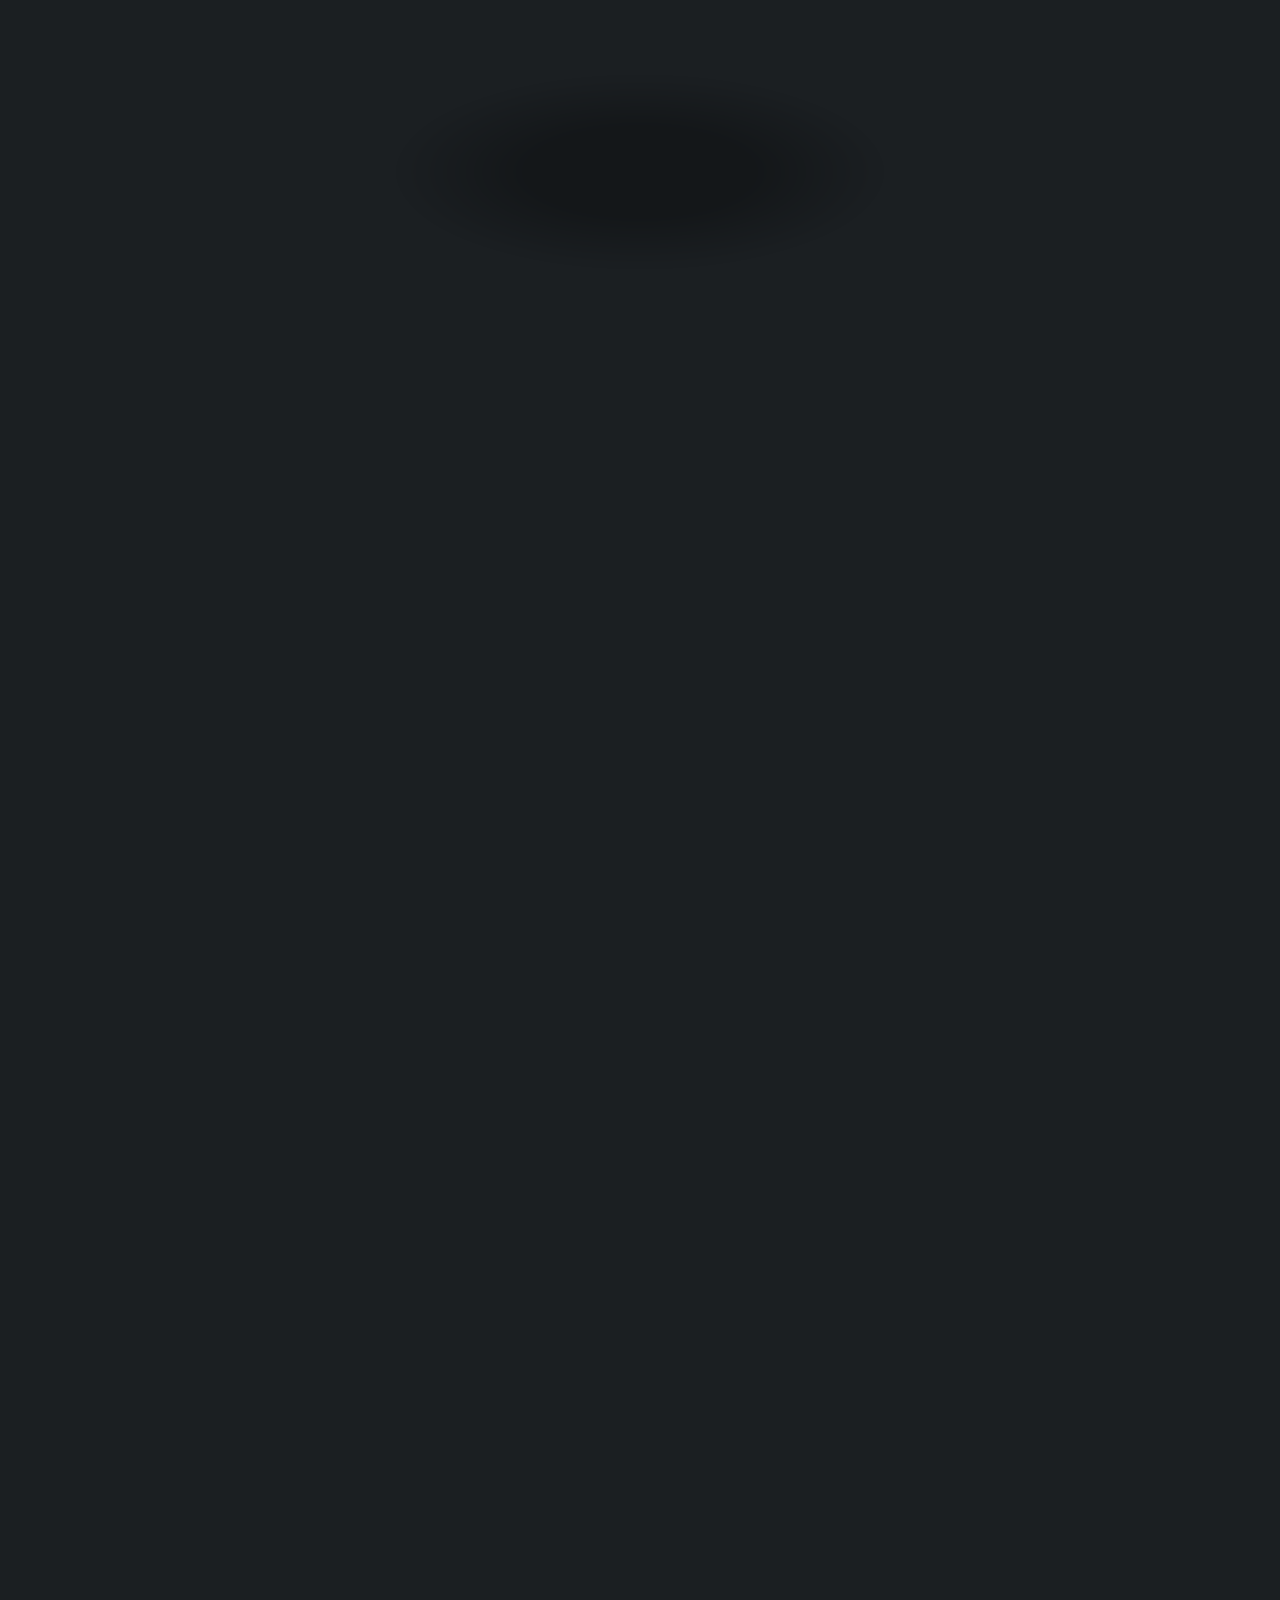
==== commit 35143824: "Updated portfolio" ====
--- a/index.html
+++ b/index.html
@@ -67,7 +67,7 @@
 					<!-- Intro -->
 						<article id="intro">
 							<h2 class="major">Intro</h2>
-							<span class="image main"><img src="pic02.jpg" alt="" /></span>
+							<span class="image main"><img src="/team-1.jpg" alt="" /></span>
 							<p>Reliable, detail-driven AI Data Specialist, Data Analyst, and Web Developer with 5 years of combined
 							experience in writing, editing, content creation, and research, and 3 years focused on high-volume AI
 							training-data annotation, data analysis, and technical documentation, completed remotely alongside
@@ -156,12 +156,12 @@
 
 							<h3>Education</h3>
 							<ul>
-								<li><strong>Bachelor of Science, Mechanical Engineering</strong> — Technical University of Mombasa (2020 – 2024)</li>
-								<li><strong>Certificate in Computer Applications &amp; Technology (Cyber Security)</strong> — Brims Computer College (2018 – 2019)</li>
+								<li><strong>Bachelor of Science, Mechanical Engineering</strong></li>
+								<li><strong>Certificate in Computer Applications &amp; Technology</strong></li>
 								<li>Online Coursework: Data Analysis, Data Science, Machine Learning, Deep Learning &amp; NLP</li>
-								<li><strong>AI for Marketing Certificate</strong> — HubSpot Academy (2025)</li>
-								<li><strong>Certificate in Project Management</strong> (2025)</li>
-								<li>Kenya Certificate of Secondary Education — Maseno School (2017 – 2020)</li>
+								<li><strong>AI for Marketing Certificate</strong></li>
+								<li><strong>Certificate in Project Management</strong></li>
+								<li>Kenya Certificate of Secondary Education</li>
 							</ul>
 
 							<h3>Certifications</h3>
@@ -170,8 +170,8 @@
 								<li>Adobe Certified Associate – Video Production — Adobe</li>
 								<li>DaVinci Resolve Professional Certification — DaVinci Resolve</li>
 								<li>Certified Remote Team Leadership — LinkedIn Learning</li>
-								<li>AI for Marketing — HubSpot Academy (2025)</li>
-								<li>Project Management Certificate (2025)</li>
+								<li>AI for Marketing — HubSpot Academy </li>
+								<li>Project Management Certificate</li>
 							</ul>
 						</article>
 
@@ -198,10 +198,13 @@
 							<p>Live Chat Support, Customer Service, Issue Logging, Helpdesk Management, Response Time Optimization</p>
 
 							<h3>Tools &amp; Platforms</h3>
-							<p>Scale AI, Appen, Lionbridge, Remotask, Surago AI, Zendesk, Intercom, Freshchat, Google Docs, Slack, Asana, Jira</p>
+							<p>Slack, Microsoft Teams, Discord, Google Workspace (Docs, Sheets, Slides), Dropbox, GitHub, GitLab, Grammarly, AnyDesk, Toggl Track, Clockify, Time Doctor, Loom, Otter.ai, Fireflies.ai, Notion, Confluence, Airtable, ClickUp, Basecamp</p>
 
 							<h3>Remote Work</h3>
-							<p>Self-Motivated, Reliable Home Office Setup, Time Zone Management, Virtual Team Collaboration</p>
+							<p>Self-Motivated → Autonomous Drive — operates with unwavering self-discipline, translating ambition into consistent output without external prompts
+Reliable Home Office Setup → Resilient Work Infrastructure — a meticulously arranged home base engineered for uninterrupted performance under any circumstance
+Time Zone Management → Cross-Meridian Coordination — navigates overlapping time zones with precision, ensuring seamless continuity across global teams
+Virtual Team Collaboration → Distributed Team Synergy — cultivates trust and momentum among geographically scattered colleagues through deliberate, high-signal communication</p>
 						</article>
 
 					<!-- Contact -->
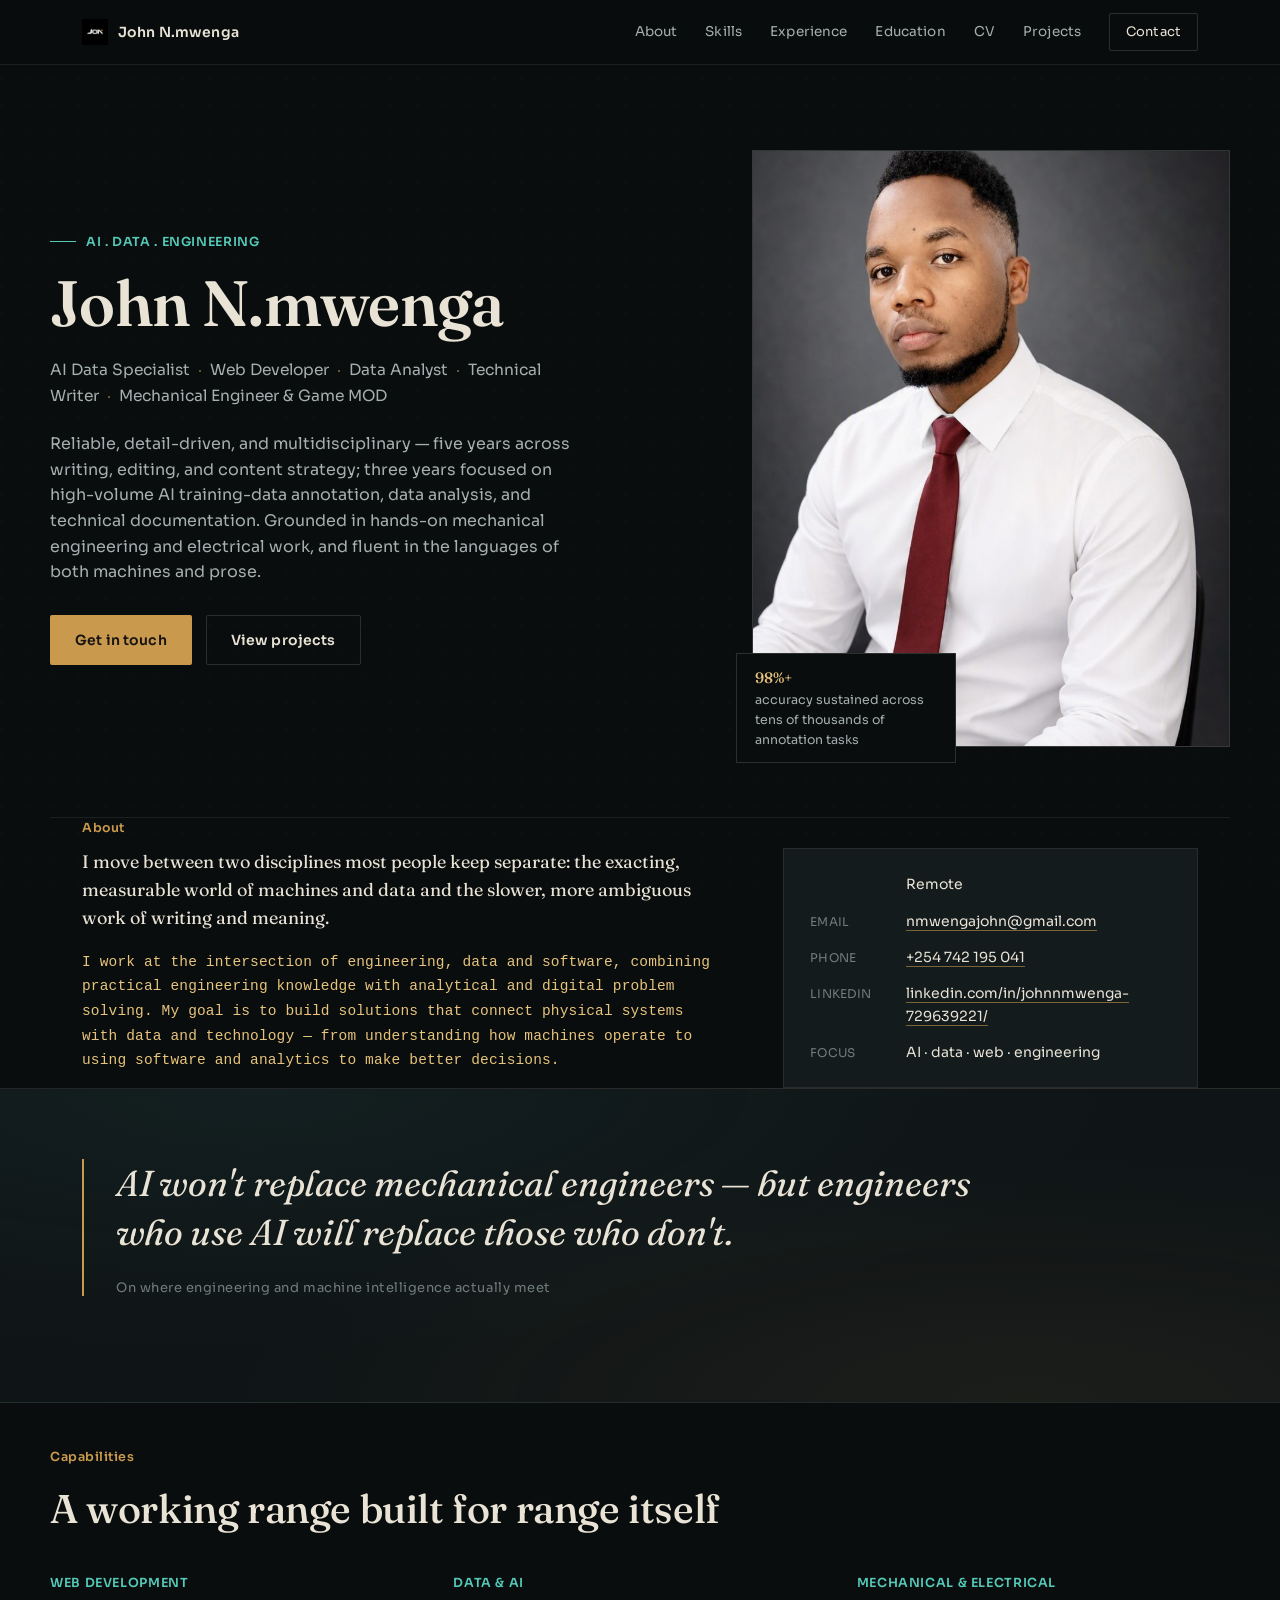
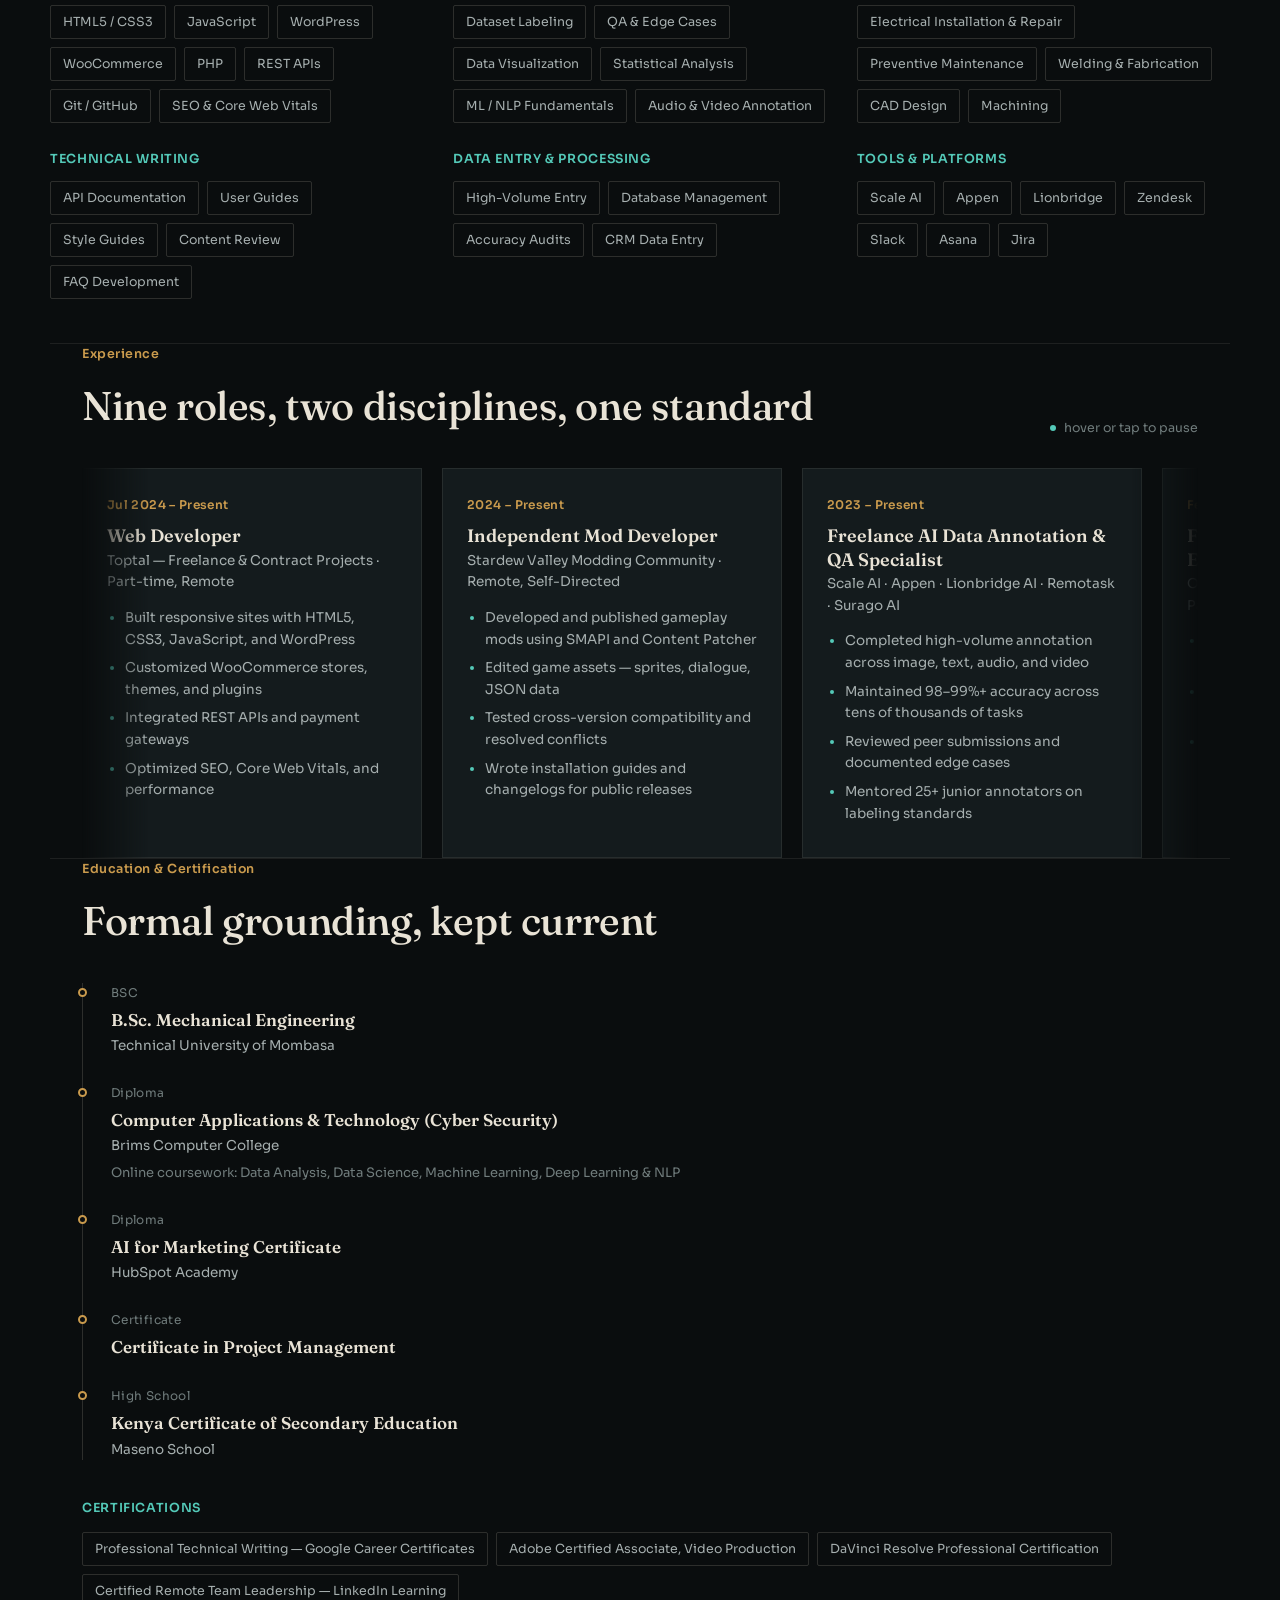
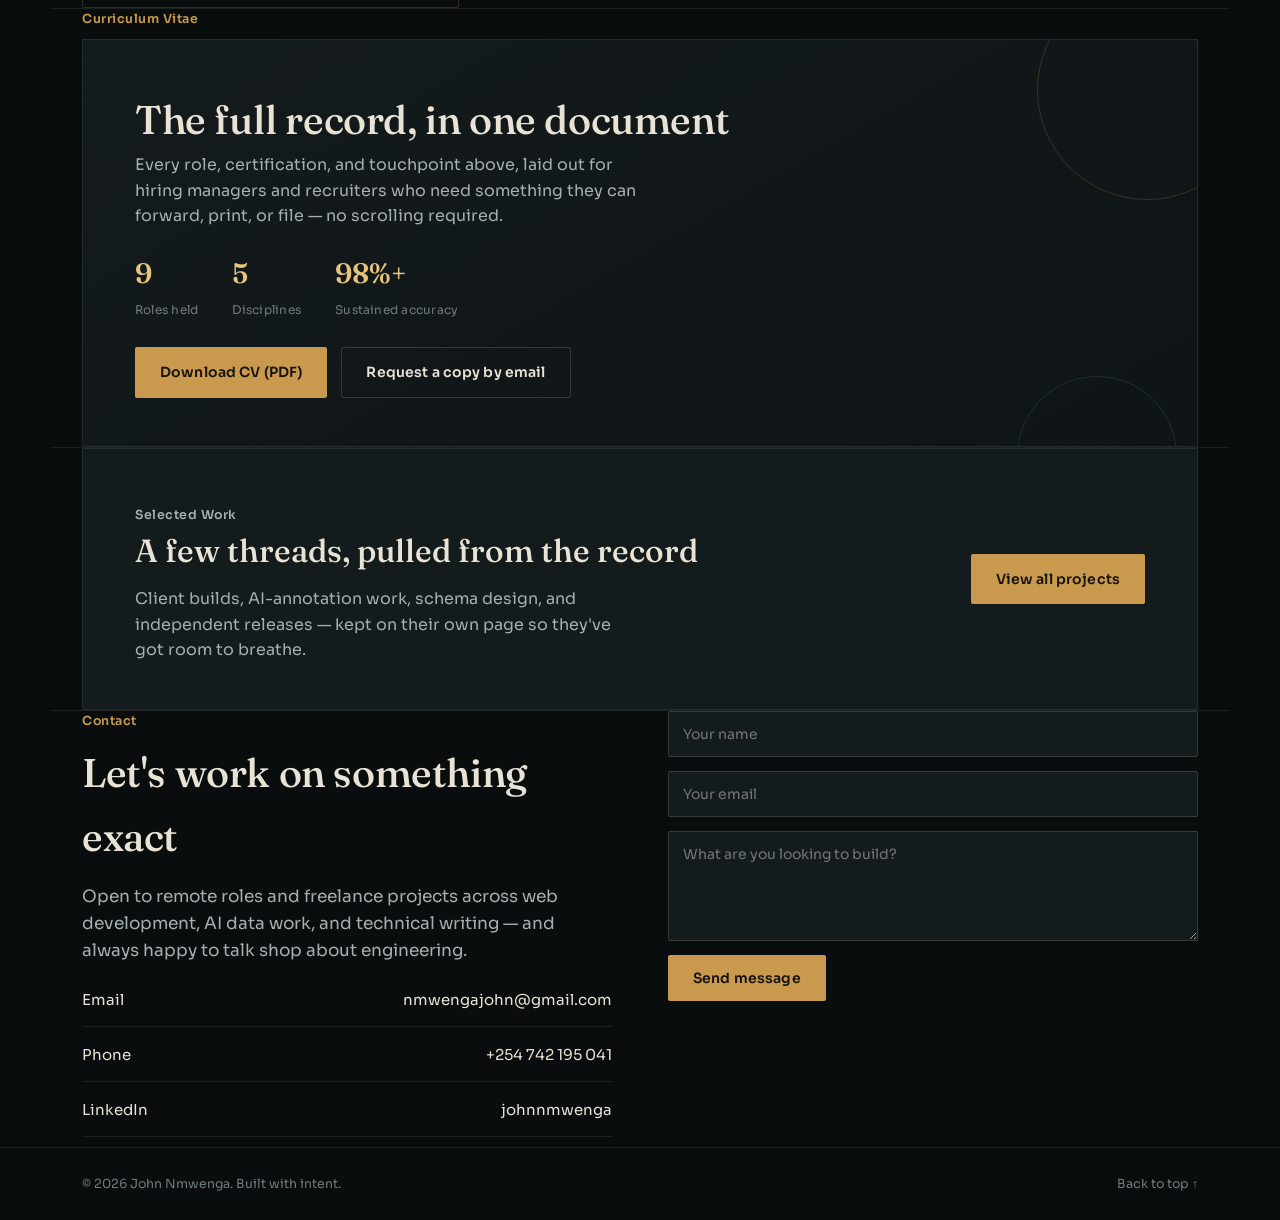
==== commit 799236ed: "Replace old portfolio with new website" ====
--- a/index.html
+++ b/index.html
@@ -1,244 +1,399 @@
-<!DOCTYPE HTML>
-<html>
+<!DOCTYPE html>
+<html lang="en">
 <head>
-	<title>John N. Mwenga</title>
-	<meta charset="utf-8" />
-	<meta name="viewport" content="width=device-width, initial-scale=1, user-scalable=no" />
-	<link rel="stylesheet" href="https://cdnjs.cloudflare.com/ajax/libs/font-awesome/5.15.4/css/all.min.css" />
-	<link rel="stylesheet" href="main.css" />
-	<style>
-		#photo-placeholder {
-			display: flex;
-			align-items: center;
-			justify-content: center;
-			width: 100%;
-			height: 100%;
-			border-radius: 100%;
-			overflow: hidden;
-			background: rgba(255,255,255,0.05);
-		}
-		#photo-placeholder:before {
-			font-family: "Font Awesome 5 Free";
-			font-weight: 900;
-			content: "\f007";
-		}
-		/* To use your own photo: replace the span#photo-placeholder in the
-		   header with: <img src="your-photo.jpg" alt="John Nyagaka" />
-		   inside a div.logo (same 5.5rem circle, image will auto-crop). */
-		#header .logo img {
-			width: 100%;
-			height: 100%;
-			object-fit: cover;
-			border-radius: 100%;
-		}
-	</style>
+<meta charset="UTF-8">
+<meta name="viewport" content="width=device-width, initial-scale=1.0">
+<title>John N.mwenga — AI Data Specialist &amp; Engineer</title>
+<meta name="description" content="John N.mwenga — Mechanical Engineer | Data Analyst | Web Developer | AI & Data Engineer | Python • SQL • AWS • FastAPI &amp; Electrician.">
+
+<link rel="icon" type="image/x-icon" href="assets/favicon.ico">
+<link rel="icon" type="image/png" sizes="32x32" href="assets/favicon-32.png">
+<link rel="icon" type="image/png" sizes="16x16" href="assets/favicon-16.png">
+<link rel="apple-touch-icon" sizes="180x180" href="assets/apple-touch-icon.png">
+<link rel="icon" type="image/png" sizes="192x192" href="assets/favicon-192.png">
+
+<meta property="og:type" content="website">
+<meta property="og:title" content="John Nmwenga — AI Data Specialist &amp; Engineer">
+<meta property="og:description" content="Mechanical Engineer | Data Analyst | Web Developer | AI & Data Engineer | Python • SQL • AWS • FastAPI &amp; Electrician.">
+<meta property="og:image" content="assets/og-image.png">
+<meta property="og:image:width" content="1200">
+<meta property="og:image:height" content="630">
+<meta name="twitter:card" content="summary_large_image">
+<meta name="twitter:title" content="John Nmwenga — AI Data Specialist &amp; Engineer">
+<meta name="twitter:description" content="Mechanical Engineer | Data Analyst | Web Developer | AI & Data Engineer | Python • SQL • AWS • FastAPI &amp; Electrician.">
+<meta name="twitter:image" content="assets/og-image.png">
+
+<link rel="preconnect" href="https://fonts.googleapis.com">
+<link rel="preconnect" href="https://fonts.gstatic.com" crossorigin>
+<link href="https://fonts.googleapis.com/css2?family=Fraunces:ital,opsz,wght@0,9..144,300;0,9..144,400;0,9..144,500;0,9..144,600;0,9..144,700;1,9..144,400;1,9..144,500&family=Sora:wght@300;400;500;600;700&display=swap" rel="stylesheet">
+<link rel="stylesheet" href="style.css">
 </head>
-<body class="is-preload">
-
-	<!-- Wrapper -->
-		<div id="wrapper">
-
-			<!-- Header -->
-				<header id="header">
-					<div class="logo">
-						<span class="icon fa-user" id="photo-placeholder" title="Add your photo here"></span>
-					</div>
-					<div class="content">
-						<div class="inner">
-							<h1>John N. Mwenga</h1>
-							<p>AI Data Specialist &bull; Web Developer &bull; Data Analyst<br />
-							Technical Writer &bull; Machine Engineer &amp; Electrician</p>
-						</div>
-					</div>
-					<nav>
-						<ul>
-							<li><a href="#intro">Intro</a></li>
-							<li><a href="#work">Experience</a></li>
-							<li><a href="#about">About</a></li>
-							<li><a href="#skills">Skills</a></li>
-							<li><a href="#contact">Contact</a></li>
-						</ul>
-					</nav>
-				</header>
-
-			<!-- Main -->
-				<div id="main">
-
-					<!-- Intro -->
-						<article id="intro">
-							<h2 class="major">Intro</h2>
-							<span class="image main"><img src="/team-1.jpg" alt="" /></span>
-							<p>Reliable, detail-driven AI Data Specialist, Data Analyst, and Web Developer with 5 years of combined
-							experience in writing, editing, content creation, and research, and 3 years focused on high-volume AI
-							training-data annotation, data analysis, and technical documentation, completed remotely alongside
-							full-time roles. Brings hands-on experience as a Machine Engineer and Electrician, complemented by
-							proficiency in mechatronics, web development, game modding, video editing, audio transcription, data
-							entry, site management, virtual assistance, and social media management. Consistently maintains 98%+
-							accuracy while translating complex technical and AI concepts into clear, audience-tailored documentation
-							and content.</p>
-							<ul class="actions">
-								<li><a href="#work" class="button">Read More</a></li>
-							</ul>
-						</article>
-
-					<!-- Work / Experience -->
-						<article id="work">
-							<h2 class="major">Professional Experience</h2>
-
-							<h3>Independent Mod Developer — Stardew Valley Modding Community</h3>
-							<p><em>Remote, Self-Directed &middot; 2024 – Present</em></p>
-							<ul>
-								<li>Developing and publishing gameplay/content mods using SMAPI and Content Patcher; edited game assets (sprites, dialogue, JSON data).</li>
-								<li>Testing mods for cross-version compatibility and resolving user-reported conflicts.</li>
-								<li>Writing installation guides, changelogs, and troubleshooting docs for public releases.</li>
-							</ul>
-
-							<h3>Freelance AI Data Annotation &amp; Quality Assurance Specialist</h3>
-							<p><em>Scale AI, Appen, Lionbridge AI, Remotask, Surago AI &middot; Remote, Part-time &middot; 2023 – Present</em></p>
-							<ul>
-								<li>Regularly assigned and completed high-volume annotation and labeling tasks across image, text, audio, and video datasets used to train large language models, computer vision, and NLP systems, alongside full-time technical roles.</li>
-								<li>Maintained 98–99%+ accuracy across tens of thousands of completed annotation tasks, consistently meeting or exceeding platform quality benchmarks.</li>
-								<li>Reviewed peer annotators' submissions and documented edge cases, contributing quality-assurance feedback and reference guides for complex or ambiguous scenarios.</li>
-								<li>Mentored and trained 25+ junior annotators on labeling standards, tooling, and quality best practices across concurrent projects.</li>
-							</ul>
-
-							<h3>Freelance Technical Writer, Data Entry &amp; Content Reviewer</h3>
-							<p><em>Official Stardew Valley Discord &middot; Remote, Part-time &middot; Feb 2024 – Present</em></p>
-							<ul>
-								<li>Wrote patch notes, changelogs, and user-facing documentation for indie game mods and small studio releases.</li>
-								<li>Reviewed and copyedited technical manuscripts for publishing houses and technology publications ahead of release.</li>
-								<li>Wrote FAQ documentation, user guides, and support scripts that helped reduce documentation-related support queries.</li>
-							</ul>
-
-							<h3>Senior Data Entry &amp; Content Specialist — HashiCorp</h3>
-							<p><em>Remote, Part-time &middot; Present</em></p>
-							<ul>
-								<li>Maintained precision data entry for 50+ training video tutorials and related datasets, achieving 98%+ accuracy in database records.</li>
-								<li>Labeled and organized video metadata to support machine learning dataset preparation.</li>
-								<li>Managed inventory databases for digital assets supporting accurate, audit-ready record-keeping.</li>
-							</ul>
-
-							<h3>Overall Machine Engineer &amp; Electrician — Heritage Hotel (Voyager Beach Resort)</h3>
-							<p><em>Jul 2025 – Jan 2026</em></p>
-							<ul>
-								<li>Installed, maintained, and repaired electrical systems, equipment, and machinery within the hotel facility.</li>
-								<li>Conducted routine inspections and preventive maintenance on electrical and mechanical systems, diagnosing faults, breakdowns, and technical failures.</li>
-								<li>Responded promptly to maintenance requests from hotel departments to minimize downtime, while maintaining accurate repair and maintenance records.</li>
-							</ul>
-
-							<h3>Overall Machine Engineer &amp; Forklift Mechanic — James Finlay</h3>
-							<p><em>Jul 2024 – Feb 2025</em></p>
-							<ul>
-								<li>Performed routine maintenance and troubleshooting on blending equipment and forklifts to ensure optimal performance and reduce downtime.</li>
-								<li>Read and interpreted technical manuals and schematics for blending machinery and forklifts to guide repairs and operational improvements.</li>
-								<li>Maintained accurate records of maintenance activities and spare-parts inventory, and conducted daily machine inspections to ensure safety compliance.</li>
-							</ul>
-
-							<h3>Overall Machine Engineer &amp; Workshop Helper — Global Tea Gold Crown Foods (EPZ)</h3>
-							<p><em>Jul 2023 – Mar 2024</em></p>
-							<ul>
-								<li>Performed regular machine maintenance, monitored factory machines, and ensured compliance with safety regulations in tea packaging operations.</li>
-								<li>Carried out workshop machining (turning, milling, drilling), welding and fabrication, and assembly/disassembly of mechanical systems.</li>
-								<li>Supported prototyping and CAD design work, identifying and resolving operational issues.</li>
-							</ul>
-
-							<h3>Machine Engineer — Beta Metal</h3>
-							<p><em>Apr 2022 – May 2023</em></p>
-							<ul>
-								<li>Repaired and troubleshot machinery, and carried out assembly and disassembly of mechanical systems.</li>
-								<li>Supported prototyping and CAD design, and applied fabrication techniques.</li>
-							</ul>
-						</article>
-
-					<!-- About -->
-						<article id="about">
-							<h2 class="major">About Me</h2>
-
-							<h3>Education</h3>
-							<ul>
-								<li><strong>Bachelor of Science, Mechanical Engineering</strong></li>
-								<li><strong>Certificate in Computer Applications &amp; Technology</strong></li>
-								<li>Online Coursework: Data Analysis, Data Science, Machine Learning, Deep Learning &amp; NLP</li>
-								<li><strong>AI for Marketing Certificate</strong></li>
-								<li><strong>Certificate in Project Management</strong></li>
-								<li>Kenya Certificate of Secondary Education</li>
-							</ul>
-
-							<h3>Certifications</h3>
-							<ul>
-								<li>Professional Technical Writing Certification — Google Career Certificates</li>
-								<li>Adobe Certified Associate – Video Production — Adobe</li>
-								<li>DaVinci Resolve Professional Certification — DaVinci Resolve</li>
-								<li>Certified Remote Team Leadership — LinkedIn Learning</li>
-								<li>AI for Marketing — HubSpot Academy </li>
-								<li>Project Management Certificate</li>
-							</ul>
-						</article>
-
-					<!-- Skills -->
-						<article id="skills">
-							<h2 class="major">Core Competencies</h2>
-
-							<h3>Data Analysis</h3>
-							<p>Data Analysis, Data Visualization, Statistical Analysis, Spreadsheet Modeling, Data Cleaning &amp; Verification, Reporting, Machine Learning &amp; NLP Fundamentals</p>
-
-							<h3>Mechanical &amp; Electrical Engineering</h3>
-							<p>Electrical Systems Installation &amp; Repair, Preventive Maintenance, Machine Troubleshooting &amp; Diagnostics, Forklift Maintenance, Welding &amp; Fabrication, Machining (Turning, Milling, Drilling), CAD Design &amp; Prototyping, Generator/Pump/HVAC Systems, Safety Compliance</p>
-
-							<h3>AI Data Annotation</h3>
-							<p>Dataset Labeling, Image Annotation, Text Classification, Audio Transcription, Video Annotation, Quality Assurance, Edge Case Documentation</p>
-
-							<h3>Data Entry &amp; Processing</h3>
-							<p>High-Volume Data Entry, Database Management, Spreadsheet Optimization, Data Verification, Accuracy Audits, CRM Data Entry</p>
-
-							<h3>Technical Writing</h3>
-							<p>API Documentation, Technical Guides, User Manuals, FAQ Development, Style Guide Creation, Content Review</p>
-
-							<h3>Customer &amp; Chat Support</h3>
-							<p>Live Chat Support, Customer Service, Issue Logging, Helpdesk Management, Response Time Optimization</p>
-
-							<h3>Tools &amp; Platforms</h3>
-							<p>Slack, Microsoft Teams, Discord, Google Workspace (Docs, Sheets, Slides), Dropbox, GitHub, GitLab, Grammarly, AnyDesk, Toggl Track, Clockify, Time Doctor, Loom, Otter.ai, Fireflies.ai, Notion, Confluence, Airtable, ClickUp, Basecamp</p>
-
-							<h3>Remote Work</h3>
-							<p>Self-Motivated → Autonomous Drive — operates with unwavering self-discipline, translating ambition into consistent output without external prompts
-Reliable Home Office Setup → Resilient Work Infrastructure — a meticulously arranged home base engineered for uninterrupted performance under any circumstance
-Time Zone Management → Cross-Meridian Coordination — navigates overlapping time zones with precision, ensuring seamless continuity across global teams
-Virtual Team Collaboration → Distributed Team Synergy — cultivates trust and momentum among geographically scattered colleagues through deliberate, high-signal communication</p>
-						</article>
-
-					<!-- Contact -->
-						<article id="contact">
-							<h2 class="major">Get In Touch</h2>
-							<p>Based in Mombasa, Kenya. Open to remote AI data, web development, data analysis, and technical writing opportunities.</p>
-							<ul class="icons">
-								<li><a href="mailto:nmwengajohn@gmail.com" class="icon solid fa-envelope"><span class="label">Email</span></a></li>
-								<li><a href="tel:+254742195041" class="icon solid fa-phone"><span class="label">Phone</span></a></li>
-								<li><a href="https://linkedin.com/in/johnnmwenga" class="icon brands fa-linkedin"><span class="label">LinkedIn</span></a></li>
-							</ul>
-							<ul class="contact-details">
-								<li><strong>Email:</strong> nmwengajohn@gmail.com</li>
-								<li><strong>Phone:</strong> +254 742 195 041</li>
-								<li><strong>Location:</strong> Mombasa, Kenya</li>
-								<li><strong>LinkedIn:</strong> linkedin.com/in/johnnmwenga</li>
-							</ul>
-						</article>
-
-				</div>
-
-			<!-- Footer -->
-				<footer id="footer">
-					<p class="copyright">&copy; John N.Mwenga. All rights reserved.</p>
-				</footer>
-
-		</div>
-
-	<!-- Scripts -->
-		<script src="jquery.min.js"></script>
-		<script src="browser.min.js"></script>
-		<script src="breakpoints.min.js"></script>
-		<script src="util.js"></script>
-		<script src="main.js"></script>
-
+<body>
+
+<div class="grain"></div>
+
+<header class="nav">
+  <div class="nav-inner">
+    <a class="brand" href="#top">
+      <img class="brand-mark" src="assets/logo.png" alt="JON logo" width="512" height="512">
+      <span class="brand-name">John N.mwenga </span></span>
+    </a>
+    <button class="nav-toggle" id="navToggle" aria-label="Toggle navigation">&#9776;</button>
+    <nav class="links" id="navLinks">
+      <a href="#about">About</a>
+      <a href="#skills">Skills</a>
+      <a href="#experience">Experience</a>
+      <a href="#education">Education</a>
+      <a href="#cv">CV</a>
+      <a href="projects.html">Projects</a>
+      <a href="#contact" class="nav-cta">Contact</a>
+    </nav>
+  </div>
+</header>
+
+<main id="top">
+
+  <!-- HERO -->
+  <section class="hero wrap">
+    <div class="hero-text">
+      <p class="hero-kicker">AI . DATA . ENGINEERING </p>
+      <h1>John N.mwenga</h1>
+      <p class="hero-role">AI Data Specialist<span class="divider">·</span>Web Developer<span class="divider">·</span>Data Analyst<span class="divider">·</span>Technical Writer<span class="divider">·</span>Mechanical Engineer &amp; Game MOD</p>
+      <p class="hero-summary">Reliable, detail-driven, and multidisciplinary — five years across writing, editing, and content strategy; three years focused on high-volume AI training-data annotation, data analysis, and technical documentation. Grounded in hands-on mechanical engineering and electrical work, and fluent in the languages of both machines and prose.</p>
+      <div class="hero-actions">
+        <a class="btn btn-primary" href="#contact">Get in touch</a>
+        <a class="btn btn-ghost" href="projects.html">View projects</a>
+      </div>
+    </div>
+    <div class="hero-photo">
+      <div class="photo-frame">
+        <img src="assets/profile.jpg" alt="Portrait of John Nmwenga" width="800" height="1136" onerror="this.onerror=null;this.parentElement.classList.add('is-placeholder')">
+      </div>
+      <div class="photo-tag"><strong>98%+</strong>accuracy sustained across tens of thousands of annotation tasks</div>
+    </div>
+  </section>
+
+  <hr class="rule">
+
+  <!-- ABOUT -->
+  <section id="about" class="wrap">
+    <p class="eyebrow">About</p>
+    <div class="about-grid">
+      <div class="about-body">
+        <p>I move between two disciplines most people keep separate: the exacting, measurable world of machines and data  and the slower, more ambiguous work of writing and meaning.</p>
+        <p class="about-emphasis">I work at the intersection of engineering, data and software, combining practical engineering knowledge with analytical and digital problem solving. My goal is to build solutions that connect physical systems with data and technology — from understanding how machines operate to using software and analytics to make better decisions.</p>
+      </div>
+      <aside class="facts">
+        <dl>
+          <div class="fact"><dt></dt><dd>Remote</dd></div>
+          <div class="fact"><dt>Email</dt><dd><a href="mailto:nmwengajohn@gmail.com">nmwengajohn@gmail.com</a></dd></div>
+          <div class="fact"><dt>Phone</dt><dd><a href="tel:+254742195041">+254 742 195 041</a></dd></div>
+          <div class="fact"><dt>LinkedIn</dt><dd><a href="https://www.linkedin.com/in/john-n-mwenga-729639221/" target="_blank" rel="noopener">linkedin.com/in/johnnmwenga-729639221/</a></dd></div>
+          <div class="fact"><dt>Focus</dt><dd> AI · data · web · engineering</dd></div>
+        </dl>
+      </aside>
+    </div>
+  </section>
+
+  <!-- PHILOSOPHY / AI STANCE -->
+  <section class="philosophy">
+    <div class="wrap">
+      <p class="quote">AI won't replace mechanical engineers — but engineers who use AI will replace those who don't.
+        <cite>On where engineering and machine intelligence actually meet</cite>
+      </p>
+    </div>
+  </section>
+
+  <!-- SKILLS -->
+  <section id="skills" class="wrap section-tight">
+    <p class="eyebrow">Capabilities</p>
+    <h2 class="section-title">A working range built for range itself</h2>
+    <div class="skills-groups">
+      <div class="skill-group">
+        <h4>Web Development</h4>
+        <div class="chip-row">
+          <span class="chip">HTML5 / CSS3</span><span class="chip">JavaScript</span><span class="chip">WordPress</span>
+          <span class="chip">WooCommerce</span><span class="chip">PHP</span><span class="chip">REST APIs</span>
+          <span class="chip">Git / GitHub</span><span class="chip">SEO &amp; Core Web Vitals</span>
+        </div>
+      </div>
+      <div class="skill-group">
+        <h4>Data &amp; AI</h4>
+        <div class="chip-row">
+          <span class="chip">Dataset Labeling</span><span class="chip">QA &amp; Edge Cases</span><span class="chip">Data Visualization</span>
+          <span class="chip">Statistical Analysis</span><span class="chip">ML / NLP Fundamentals</span><span class="chip">Audio &amp; Video Annotation</span>
+        </div>
+      </div>
+      <div class="skill-group">
+        <h4>Mechanical &amp; Electrical</h4>
+        <div class="chip-row">
+          <span class="chip">Electrical Installation &amp; Repair</span><span class="chip">Preventive Maintenance</span>
+          <span class="chip">Welding &amp; Fabrication</span><span class="chip">CAD Design</span><span class="chip">Machining</span>
+        </div>
+      </div>
+      <div class="skill-group">
+        <h4>Technical Writing</h4>
+        <div class="chip-row">
+          <span class="chip">API Documentation</span><span class="chip">User Guides</span><span class="chip">Style Guides</span>
+          <span class="chip">Content Review</span><span class="chip">FAQ Development</span>
+        </div>
+      </div>
+      <div class="skill-group">
+        <h4>Data Entry &amp; Processing</h4>
+        <div class="chip-row">
+          <span class="chip">High-Volume Entry</span><span class="chip">Database Management</span>
+          <span class="chip">Accuracy Audits</span><span class="chip">CRM Data Entry</span>
+        </div>
+      </div>
+      <div class="skill-group">
+        <h4>Tools &amp; Platforms</h4>
+        <div class="chip-row">
+          <span class="chip">Scale AI</span><span class="chip">Appen</span><span class="chip">Lionbridge</span>
+          <span class="chip">Zendesk</span><span class="chip">Slack</span><span class="chip">Asana</span><span class="chip">Jira</span>
+        </div>
+      </div>
+    </div>
+  </section>
+
+  <hr class="rule">
+
+  <!-- EXPERIENCE MARQUEE -->
+  <section id="experience" class="wrap">
+    <div class="exp-head">
+      <div>
+        <p class="eyebrow">Experience</p>
+        <h2 class="section-title">Nine roles, two disciplines, one standard</h2>
+      </div>
+      <div class="exp-hint"><span class="dot"></span>hover or tap to pause</div>
+    </div>
+
+    <div class="marquee" id="expMarquee">
+      <div class="marquee-track" id="expTrack">
+
+        <article class="exp-card">
+          <div class="exp-period">Jul 2024 – Present</div>
+          <h3>Web Developer</h3>
+          <div class="exp-org">Toptal — Freelance &amp; Contract Projects · Part-time, Remote</div>
+          <ul>
+            <li>Built responsive sites with HTML5, CSS3, JavaScript, and WordPress</li>
+            <li>Customized WooCommerce stores, themes, and plugins</li>
+            <li>Integrated REST APIs and payment gateways</li>
+            <li>Optimized SEO, Core Web Vitals, and performance</li>
+          </ul>
+        </article>
+
+        <article class="exp-card">
+          <div class="exp-period">2024 – Present</div>
+          <h3>Independent Mod Developer</h3>
+          <div class="exp-org">Stardew Valley Modding Community · Remote, Self-Directed</div>
+          <ul>
+            <li>Developed and published gameplay mods using SMAPI and Content Patcher</li>
+            <li>Edited game assets — sprites, dialogue, JSON data</li>
+            <li>Tested cross-version compatibility and resolved conflicts</li>
+            <li>Wrote installation guides and changelogs for public releases</li>
+          </ul>
+        </article>
+
+        <article class="exp-card">
+          <div class="exp-period">2023 – Present</div>
+          <h3>Freelance AI Data Annotation &amp; QA Specialist</h3>
+          <div class="exp-org">Scale AI · Appen · Lionbridge AI · Remotask · Surago AI</div>
+          <ul>
+            <li>Completed high-volume annotation across image, text, audio, and video</li>
+            <li>Maintained 98–99%+ accuracy across tens of thousands of tasks</li>
+            <li>Reviewed peer submissions and documented edge cases</li>
+            <li>Mentored 25+ junior annotators on labeling standards</li>
+          </ul>
+        </article>
+
+        <article class="exp-card">
+          <div class="exp-period">Feb 2024 – Present</div>
+          <h3>Freelance Technical Writer, Data Entry &amp; Content Reviewer</h3>
+          <div class="exp-org">Official Stardew Valley Discord · Remote, Part-time</div>
+          <ul>
+            <li>Wrote patch notes, changelogs, and user-facing documentation</li>
+            <li>Copyedited technical manuscripts ahead of publication</li>
+            <li>Wrote FAQ docs and support scripts that reduced support queries</li>
+          </ul>
+        </article>
+
+        <article class="exp-card">
+          <div class="exp-period">Present</div>
+          <h3>Senior Data Entry &amp; Content Specialist</h3>
+          <div class="exp-org">HashiCorp · Remote, Part-time</div>
+          <ul>
+            <li>Maintained precision data entry for 50+ training video tutorials</li>
+            <li>Achieved 98%+ accuracy across database records</li>
+            <li>Labeled and organized video metadata for ML dataset prep</li>
+          </ul>
+        </article>
+
+        <article class="exp-card">
+          <div class="exp-period">Jul 2025 – Jan 2026</div>
+          <h3>Overall Machine Engineer &amp; Electrician</h3>
+          <div class="exp-org">Heritage Hotel — Voyager Beach Resort</div>
+          <ul>
+            <li>Installed, maintained, and repaired electrical systems and machinery</li>
+            <li>Conducted preventive maintenance and fault diagnosis</li>
+            <li>Responded to maintenance requests to minimize downtime</li>
+          </ul>
+        </article>
+
+        <article class="exp-card">
+          <div class="exp-period">Jul 2024 – Feb 2025</div>
+          <h3>Overall Machine Engineer &amp; Forklift Mechanic</h3>
+          <div class="exp-org">James Finlay</div>
+          <ul>
+            <li>Maintained and troubleshot blending equipment and forklifts</li>
+            <li>Interpreted technical manuals and schematics for repairs</li>
+            <li>Kept accurate maintenance and spare-parts records</li>
+          </ul>
+        </article>
+
+        <article class="exp-card">
+          <div class="exp-period">Jul 2023 – Mar 2024</div>
+          <h3>Overall Machine Engineer &amp; Workshop Helper</h3>
+          <div class="exp-org">Global Tea Gold Crown Foods (EPZ)</div>
+          <ul>
+            <li>Performed machine maintenance in tea packaging operations</li>
+            <li>Carried out machining, welding, and fabrication work</li>
+            <li>Supported prototyping and CAD design</li>
+          </ul>
+        </article>
+
+        <article class="exp-card">
+          <div class="exp-period">Apr 2022 – May 2023</div>
+          <h3>Machine Engineer</h3>
+          <div class="exp-org">Beta Metal</div>
+          <ul>
+            <li>Repaired and troubleshot machinery; assembly and disassembly</li>
+            <li>Supported prototyping, CAD design, and fabrication</li>
+          </ul>
+        </article>
+
+      </div>
+    </div>
+  </section>
+
+  <hr class="rule">
+
+  <!-- EDUCATION -->
+  <section id="education" class="wrap">
+    <p class="eyebrow">Education &amp; Certification</p>
+    <h2 class="section-title">Formal grounding, kept current</h2>
+
+    <div class="timeline">
+      <div class="tl-item">
+        <div class="tl-period">BSC</div>
+        <h3>B.Sc. Mechanical Engineering</h3>
+        <div class="tl-org">Technical University of Mombasa</div>
+      </div>
+      <div class="tl-item">
+        <div class="tl-period">Diploma</div>
+        <h3>Computer Applications &amp; Technology (Cyber Security)</h3>
+        <div class="tl-org">Brims Computer College</div>
+        <div class="tl-note">Online coursework: Data Analysis, Data Science, Machine Learning, Deep Learning &amp; NLP</div>
+      </div>
+      <div class="tl-item">
+        <div class="tl-period">Diploma</div>
+        <h3>AI for Marketing Certificate</h3>
+        <div class="tl-org">HubSpot Academy</div>
+      </div>
+      <div class="tl-item">
+        <div class="tl-period">Certificate</div>
+        <h3>Certificate in Project Management</h3>
+      </div>
+      <div class="tl-item">
+        <div class="tl-period">High School</div>
+        <h3>Kenya Certificate of Secondary Education</h3>
+        <div class="tl-org">Maseno School</div>
+      </div>
+    </div>
+
+    <div class="certs">
+      <h4>Certifications</h4>
+      <div class="chip-row">
+        <span class="chip">Professional Technical Writing — Google Career Certificates</span>
+        <span class="chip">Adobe Certified Associate, Video Production</span>
+        <span class="chip">DaVinci Resolve Professional Certification</span>
+        <span class="chip">Certified Remote Team Leadership — LinkedIn Learning</span>
+      </div>
+    </div>
+  </section>
+
+  <hr class="rule">
+
+  <!-- CV -->
+  <section id="cv" class="wrap">
+    <p class="eyebrow">Curriculum Vitae</p>
+    <div class="cv-panel">
+      <div class="cv-copy">
+        <h2 class="section-title">The full record, in one document</h2>
+        <p>Every role, certification, and touchpoint above, laid out for hiring managers and recruiters who need something they can forward, print, or file — no scrolling required.</p>
+        <div class="cv-stats">
+          <div class="cv-stat"><strong>9</strong><span>Roles held</span></div>
+          <div class="cv-stat"><strong>5</strong><span>Disciplines</span></div>
+          <div class="cv-stat"><strong>98%+</strong><span>Sustained accuracy</span></div>
+        </div>
+        <div class="cv-actions">
+          <a class="btn btn-primary" href="assets/John-Nmwenga-CV.pdf" download>Download CV (PDF)</a>
+          <a class="btn btn-ghost" href="mailto:nmwengajohn@gmail.com">Request a copy by email</a>
+        </div>
+      </div>
+    </div>
+  </section>
+
+  <hr class="rule">
+
+  <!-- PROJECTS TEASER -->
+  <section class="wrap">
+    <div class="projects-teaser">
+      <div>
+        <p class="eyebrow">Selected Work</p>
+        <h2>A few threads, pulled from the record</h2>
+        <p>Client builds, AI-annotation work, schema design, and independent releases — kept on their own page so they've got room to breathe.</p>
+      </div>
+      <a class="btn btn-primary" href="projects.html">View all projects</a>
+    </div>
+  </section>
+
+  <hr class="rule">
+
+  <!-- CONTACT -->
+  <section id="contact" class="wrap">
+    <div class="contact-grid">
+      <div>
+        <p class="eyebrow">Contact</p>
+        <h2 class="section-title">Let's work on something exact</h2>
+        <p class="lede" style="margin-top:14px;">Open to remote roles and freelance projects across web development, AI data work, and technical writing — and always happy to talk shop about engineering.</p>
+        <div class="contact-list">
+          <a href="mailto:nmwengajohn@gmail.com"><span>Email</span><span>nmwengajohn@gmail.com</span></a>
+          <a href="tel:+254742195041"><span>Phone</span><span>+254 742 195 041</span></a>
+          <a href="https://linkedin.com/in/johnnmwenga-729639221/" target="_blank" rel="noopener"><span>LinkedIn</span><span>johnnmwenga</span></a>
+        </div>
+      </div>
+      <form class="contact-form" id="contactForm" action="https://api.web3forms.com/submit" method="POST">
+        <input type="hidden" name="access_key" value="YOUR_WEB3FORMS_ACCESS_KEY">
+        <input type="hidden" name="subject" value="New message from johnnmwenga.com">
+        <input type="checkbox" name="botcheck" class="hp-field" tabindex="-1" autocomplete="off">
+        <input type="text" name="name" placeholder="Your name" required>
+        <input type="email" name="email" placeholder="Your email" required>
+        <textarea name="message" placeholder="What are you looking to build?" required></textarea>
+        <button class="btn btn-primary" type="submit" style="justify-self:start;">Send message</button>
+        <p class="form-status" id="formStatus" role="status"></p>
+      </form>
+    </div>
+  </section>
+
+</main>
+
+<footer>
+  <div class="wrap footer-inner">
+    <span>&copy; <span id="year"></span> John Nmwenga. Built with intent.</span>
+    <a href="#top">Back to top ↑</a>
+  </div>
+</footer>
+
+<script src="script.js"></script>
 </body>
 </html>
--- a/style.css
+++ b/style.css
@@ -0,0 +1,426 @@
+:root{
+  --bg:#0a0d0e;
+  --bg-1:#0f1416;
+  --surface:#141b1d;
+  --surface-2:#1a2225;
+  --line:rgba(230,222,205,.09);
+  --line-strong:rgba(230,222,205,.16);
+  --text:#e9e3d6;
+  --text-dim:#a6afaf;
+  --text-faint:#707c7c;
+  --brass:#c99a4d;
+  --brass-light:#e7c47c;
+  --brass-dim:#7d6338;
+  --teal:#54c9b8;
+  --teal-dim:#2e6b62;
+  --serif:'Fraunces', Georgia, serif;
+  --sans:'Sora', -apple-system, BlinkMacSystemFont, sans-serif;
+  --maxw:1180px;
+}
+
+*,*::before,*::after{box-sizing:border-box;}
+html{scroll-behavior:smooth;}
+body{
+  margin:0;
+  background:var(--bg);
+  color:var(--text);
+  font-family:var(--sans);
+  font-size:16px;
+  line-height:1.6;
+  -webkit-font-smoothing:antialiased;
+}
+@media (prefers-reduced-motion:reduce){
+  html{scroll-behavior:auto;}
+  *{animation-duration:.001ms !important; animation-iteration-count:1 !important; transition-duration:.001ms !important;}
+}
+
+::selection{background:var(--brass); color:#151515;}
+
+img{max-width:100%; display:block;}
+a{color:inherit;}
+
+.wrap{max-width:var(--maxw); margin:0 auto; padding:0 32px;}
+@media (max-width:640px){ .wrap{padding:0 20px;} }
+
+section{position:relative; padding:64px 0;}
+.section-tight{padding:44px 0;}
+hr.rule{
+  border:none; height:1px; background:var(--line);
+  max-width:var(--maxw); margin:0 auto;
+}
+
+.eyebrow{
+  font-family:var(--sans); font-size:12.5px; font-weight:600;
+  letter-spacing:.04em; color:var(--brass); margin:0 0 10px;
+}
+h1,h2,h3,h4{font-family:var(--serif); font-weight:600; margin:0; color:var(--text);}
+h2.section-title{font-size:clamp(28px,3.6vw,40px); font-weight:500; letter-spacing:-.01em;}
+p{margin:0 0 1em;}
+.lede{color:var(--text-dim); max-width:620px; font-size:17px;}
+
+/* ---------- background texture ---------- */
+.grain{
+  position:fixed; inset:0; pointer-events:none; z-index:0; opacity:.35;
+  background-image:
+    radial-gradient(circle at 1px 1px, rgba(233,227,214,.06) 1px, transparent 0);
+  background-size:26px 26px;
+}
+
+/* ---------- nav ---------- */
+header.nav{
+  position:fixed; top:0; left:0; right:0; z-index:50;
+  background:rgba(10,13,14,.72);
+  backdrop-filter:blur(10px);
+  border-bottom:1px solid var(--line);
+}
+.nav-inner{
+  max-width:var(--maxw); margin:0 auto; padding:0 32px;
+  display:flex; align-items:center; justify-content:space-between;
+  height:64px;
+}
+.brand{display:flex; align-items:center; gap:10px; text-decoration:none;}
+.brand-mark{
+  height:26px; width:auto; flex:none; display:block;
+}
+.brand-name{
+  font-family:var(--sans); font-weight:600; font-size:14px;
+  letter-spacing:.01em; color:var(--text); white-space:nowrap;
+}
+.brand-name span{color:var(--text-faint); font-weight:400;}
+nav.links{display:flex; align-items:center; gap:28px;}
+nav.links a{
+  font-size:13.5px; color:var(--text-dim); text-decoration:none;
+  letter-spacing:.01em; transition:color .2s;
+}
+nav.links a:hover, nav.links a.is-active{color:var(--brass-light);}
+.nav-cta{
+  border:1px solid var(--line-strong); padding:8px 16px; border-radius:2px;
+  font-size:13px !important; color:var(--text) !important;
+}
+.nav-cta:hover{border-color:var(--brass); color:var(--brass-light) !important;}
+.nav-toggle{display:none; background:none; border:none; color:var(--text); font-size:22px; cursor:pointer;}
+@media (max-width:860px){
+  nav.links{
+    position:fixed; top:64px; left:0; right:0; background:var(--bg-1);
+    border-bottom:1px solid var(--line); flex-direction:column; align-items:flex-start;
+    padding:18px 24px 24px; gap:16px; transform:translateY(-8px); opacity:0;
+    pointer-events:none; transition:opacity .2s ease, transform .2s ease;
+  }
+  nav.links.open{opacity:1; transform:translateY(0); pointer-events:auto;}
+  .nav-toggle{display:block;}
+}
+
+/* ---------- hero ---------- */
+.hero{
+  padding:150px 0 70px;
+  display:grid; grid-template-columns:1.15fr .85fr; gap:56px; align-items:center;
+}
+@media (max-width:860px){ .hero{grid-template-columns:1fr; padding-top:120px;} }
+
+.hero-kicker{
+  font-size:12.5px; letter-spacing:.05em; color:var(--teal); font-weight:600; margin-bottom:18px;
+  display:flex; align-items:center; gap:10px;
+}
+.hero-kicker::before{content:''; width:26px; height:1px; background:var(--teal);}
+
+.hero h1{
+  font-size:clamp(38px,5.6vw,64px); line-height:1.04; font-weight:600;
+  letter-spacing:-.01em; margin-bottom:20px;
+}
+.hero h1 em{font-style:italic; color:var(--brass-light); font-weight:500;}
+
+.hero-role{
+  font-family:var(--sans); font-size:15.5px; color:var(--text-dim);
+  line-height:1.7; margin-bottom:8px;
+}
+.hero-role .divider{color:var(--brass-dim); margin:0 8px;}
+
+.hero-summary{color:var(--text-dim); max-width:540px; font-size:16px; margin:22px 0 30px;}
+
+.hero-actions{display:flex; gap:14px; flex-wrap:wrap;}
+.btn{
+  font-family:var(--sans); font-size:14px; font-weight:600; letter-spacing:.01em;
+  padding:13px 24px; border-radius:2px; text-decoration:none; display:inline-flex;
+  align-items:center; gap:8px; transition:all .2s ease; cursor:pointer; border:1px solid transparent;
+}
+.btn-primary{background:var(--brass); color:#171310;}
+.btn-primary:hover{background:var(--brass-light); transform:translateY(-1px);}
+.btn-ghost{border-color:var(--line-strong); color:var(--text);}
+.btn-ghost:hover{border-color:var(--teal); color:var(--teal);}
+
+.hero-photo{position:relative;}
+.photo-frame{
+  position:relative; aspect-ratio:4/5; border:1px solid var(--line-strong);
+  background:linear-gradient(160deg,var(--surface),var(--bg-1));
+  overflow:hidden;
+}
+.photo-frame img{width:100%; height:100%; object-fit:cover; position:relative; z-index:1;}
+.photo-frame.is-placeholder img{display:none;}
+.photo-frame.is-placeholder::after{
+  content:'PROFILE PHOTO\A replace src at\A assets/profile.jpg';
+  white-space:pre; position:absolute; inset:0; z-index:1; display:flex;
+  align-items:center; justify-content:center; text-align:center;
+  font-size:11.5px; letter-spacing:.06em; color:var(--text-faint);
+  background:repeating-linear-gradient(135deg,rgba(255,255,255,.02) 0 2px,transparent 2px 14px);
+}
+.photo-tag{
+  position:absolute; bottom:-16px; left:-16px; background:var(--bg);
+  border:1px solid var(--line-strong); padding:12px 18px; font-size:12.5px;
+  color:var(--text-dim); z-index:3; max-width:220px;
+}
+.photo-tag strong{display:block; color:var(--brass-light); font-family:var(--serif); font-size:15px; font-weight:500;}
+
+/* ---------- page header (non-home pages) ---------- */
+.page-header{padding:150px 0 20px;}
+@media (max-width:860px){ .page-header{padding-top:120px;} }
+.page-header h1{font-size:clamp(34px,4.6vw,52px); font-weight:600; letter-spacing:-.01em; margin-bottom:16px;}
+
+/* ---------- about / quick facts ---------- */
+.about-grid{display:grid; grid-template-columns:1.4fr .9fr; gap:56px;}
+@media (max-width:860px){ .about-grid{grid-template-columns:1fr;} }
+.about-body p{color:var(--text-dim); font-size:16px;}
+.about-body p:first-of-type{color:var(--text); font-size:18px; font-family:var(--serif); line-height:1.55;}
+.about-body p.about-emphasis{color:var(--brass-light); font-family:ui-monospace, 'SFMono-Regular', Menlo, Consolas, monospace; font-size:14.5px; line-height:1.7; letter-spacing:.01em;}
+
+.facts{border:1px solid var(--line); background:var(--surface); padding:24px 26px;}
+.facts dl{margin:0; display:grid; row-gap:14px;}
+.facts .fact{display:grid; grid-template-columns:86px 1fr; gap:10px; font-size:14px;}
+.facts dt{color:var(--text-faint); letter-spacing:.02em; font-size:12px; text-transform:uppercase; padding-top:2px;}
+.facts dd{margin:0; color:var(--text);}
+.facts a{text-decoration:none; border-bottom:1px solid var(--brass-dim); color:var(--text);}
+.facts a:hover{color:var(--brass-light); border-color:var(--brass-light);}
+
+/* ---------- pull quote / philosophy ---------- */
+.philosophy{
+  background:radial-gradient(ellipse at 20% 0%,rgba(84,201,184,.06),transparent 60%),
+             radial-gradient(ellipse at 80% 100%,rgba(201,154,77,.07),transparent 55%),
+             var(--bg-1);
+  border-top:1px solid var(--line); border-bottom:1px solid var(--line);
+  padding:70px 0;
+}
+.quote{
+  font-family:var(--serif); font-weight:400; font-style:italic;
+  font-size:clamp(24px,3.4vw,36px); line-height:1.35; max-width:900px;
+  color:var(--text); position:relative; padding-left:32px;
+  border-left:2px solid var(--brass);
+}
+.quote cite{
+  display:block; margin-top:22px; font-family:var(--sans); font-style:normal;
+  font-size:13px; letter-spacing:.04em; color:var(--text-faint);
+}
+
+/* ---------- skills ---------- */
+.skills-groups{display:grid; grid-template-columns:repeat(3,1fr); gap:26px 30px; margin-top:32px;}
+@media (max-width:860px){ .skills-groups{grid-template-columns:repeat(2,1fr);} }
+@media (max-width:560px){ .skills-groups{grid-template-columns:1fr;} }
+.skill-group h4{
+  font-family:var(--sans); font-size:12.5px; letter-spacing:.05em; text-transform:uppercase;
+  color:var(--teal); font-weight:600; margin-bottom:12px;
+}
+.chip-row{display:flex; flex-wrap:wrap; gap:8px;}
+.chip{
+  font-size:12.5px; padding:6px 12px; border:1px solid var(--line-strong);
+  border-radius:2px; color:var(--text-dim); white-space:nowrap;
+}
+
+/* ---------- experience marquee ---------- */
+.exp-head{display:flex; align-items:flex-end; justify-content:space-between; gap:20px; flex-wrap:wrap;}
+.exp-hint{font-size:12.5px; color:var(--text-faint); display:flex; align-items:center; gap:8px;}
+.exp-hint .dot{width:6px; height:6px; border-radius:50%; background:var(--teal); display:inline-block; animation:pulse 2.4s ease-in-out infinite;}
+@keyframes pulse{0%,100%{opacity:.4;} 50%{opacity:1;}}
+
+.marquee{
+  position:relative; margin-top:30px; overflow:hidden;
+  -webkit-mask-image:linear-gradient(90deg,transparent,#000 6%,#000 94%,transparent);
+  mask-image:linear-gradient(90deg,transparent,#000 6%,#000 94%,transparent);
+}
+.marquee-track{
+  display:flex; gap:20px; width:max-content;
+  animation:marquee-scroll 52s linear infinite;
+}
+.marquee:hover .marquee-track, .marquee.is-paused .marquee-track{animation-play-state:paused;}
+@keyframes marquee-scroll{
+  from{transform:translateX(0);}
+  to{transform:translateX(-50%);}
+}
+@media (prefers-reduced-motion:reduce){
+  .marquee-track{animation:none;}
+  .marquee{overflow-x:auto;}
+}
+
+.exp-card{
+  flex:0 0 auto; width:340px; border:1px solid var(--line);
+  background:var(--surface); padding:26px 24px; display:flex; flex-direction:column;
+}
+@media (max-width:520px){ .exp-card{width:82vw;} }
+.exp-card .exp-period{font-size:12px; letter-spacing:.03em; color:var(--brass); font-weight:600; margin-bottom:10px;}
+.exp-card h3{font-size:18px; font-weight:600; line-height:1.3; margin-bottom:2px;}
+.exp-card .exp-org{font-size:13.5px; color:var(--text-dim); margin-bottom:14px;}
+.exp-card ul{margin:0; padding-left:18px; color:var(--text-dim); font-size:13.5px; line-height:1.6; flex:1;}
+.exp-card li{margin-bottom:7px;}
+.exp-card li::marker{color:var(--teal);}
+
+/* ---------- education / timeline ---------- */
+.timeline{margin-top:30px; border-left:1px solid var(--line-strong); padding-left:28px; display:grid; gap:26px;}
+.tl-item{position:relative;}
+.tl-item::before{
+  content:''; position:absolute; left:-33px; top:5px; width:9px; height:9px;
+  border-radius:50%; background:var(--bg); border:2px solid var(--brass);
+}
+.tl-period{font-size:12px; color:var(--text-faint); letter-spacing:.03em; margin-bottom:4px;}
+.tl-item h3{font-size:17px; font-weight:600;}
+.tl-item .tl-org{font-size:13.5px; color:var(--text-dim); margin-top:2px;}
+.tl-item .tl-note{font-size:13px; color:var(--text-faint); margin-top:6px;}
+
+.certs{margin-top:38px;}
+.certs h4{
+  font-family:var(--sans); font-size:12.5px; letter-spacing:.05em; text-transform:uppercase;
+  color:var(--teal); font-weight:600; margin-bottom:14px;
+}
+
+/* ---------- CV spotlight ---------- */
+.cv-panel{
+  display:grid; grid-template-columns:1fr auto; gap:40px; align-items:center;
+  background:linear-gradient(150deg,var(--surface),var(--bg-1));
+  border:1px solid var(--line); padding:48px 52px;
+  position:relative; overflow:hidden;
+}
+.cv-panel::before{
+  content:''; position:absolute; right:-60px; top:-60px; width:220px; height:220px;
+  border:1px solid var(--brass-dim); border-radius:50%; opacity:.35;
+}
+.cv-panel::after{
+  content:''; position:absolute; right:20px; bottom:-90px; width:160px; height:160px;
+  border:1px solid var(--teal-dim); border-radius:50%; opacity:.3;
+}
+@media (max-width:760px){ .cv-panel{grid-template-columns:1fr; padding:34px 26px; text-align:left;} }
+.cv-copy p{color:var(--text-dim); max-width:520px;}
+.cv-stats{display:flex; gap:34px; margin:22px 0 26px; flex-wrap:wrap;}
+.cv-stat strong{display:block; font-family:var(--serif); font-size:28px; color:var(--brass-light); font-weight:600;}
+.cv-stat span{font-size:12px; color:var(--text-faint); letter-spacing:.02em;}
+.cv-actions{display:flex; gap:14px; flex-wrap:wrap; position:relative; z-index:1;}
+
+/* ---------- projects teaser (home) ---------- */
+.projects-teaser{
+  border:1px solid var(--line); background:var(--surface);
+  padding:46px 52px; display:flex; align-items:center; justify-content:space-between;
+  gap:30px; flex-wrap:wrap;
+}
+.projects-teaser h2{font-size:clamp(24px,3vw,32px); font-weight:500;}
+.projects-teaser p{color:var(--text-dim); max-width:480px; margin:10px 0 0;}
+
+/* ---------- work / project grid ---------- */
+.work-grid{display:grid; grid-template-columns:repeat(3,1fr); gap:20px; margin-top:32px;}
+@media (max-width:980px){ .work-grid{grid-template-columns:1fr 1fr;} }
+@media (max-width:640px){ .work-grid{grid-template-columns:1fr;} }
+
+.work-card{
+  border:1px solid var(--line); background:var(--surface); border-radius:10px;
+  padding:22px 22px 20px; display:flex; flex-direction:column;
+  transition:border-color .25s ease, transform .25s ease, background .25s ease;
+}
+.work-card:hover{border-color:var(--line-strong); background:var(--surface-2); transform:translateY(-3px);}
+
+/* icon badge + title row */
+.work-head{display:flex; align-items:center; gap:14px; margin-bottom:14px;}
+.proj-icon{
+  width:52px; height:52px; flex:none; border-radius:12px; overflow:hidden;
+  display:flex; align-items:center; justify-content:center;
+  background:linear-gradient(145deg,var(--surface-2),var(--bg-1));
+  border:1px solid var(--line-strong); position:relative;
+}
+.proj-icon img{width:100%; height:100%; object-fit:cover;}
+.proj-icon.is-mono img{display:none;}
+.proj-icon.is-mono{background:linear-gradient(145deg,var(--brass-dim),#3b2f1c); border-color:var(--brass-dim);}
+.proj-icon.is-mono::after{
+  content:attr(data-letter); font-family:var(--serif); font-size:22px; font-weight:600;
+  color:var(--brass-light); line-height:1;
+}
+.proj-icon.tone-teal.is-mono{background:linear-gradient(145deg,var(--teal-dim),#17322f); border-color:var(--teal-dim);}
+.proj-icon.tone-teal.is-mono::after{color:var(--teal);}
+.proj-icon.tone-slate.is-mono{background:linear-gradient(145deg,#2a3336,#151b1d); border-color:var(--line-strong);}
+.proj-icon.tone-slate.is-mono::after{color:var(--text-dim);}
+.proj-icon.is-contain img{object-fit:contain; padding:8px; background:#fff;}
+.work-head h3{font-size:17px; font-weight:600; line-height:1.25; margin:0;}
+
+/* achievement pill */
+.work-pill{
+  display:inline-flex; align-items:center; gap:7px; align-self:flex-start;
+  font-size:11.5px; font-weight:500; letter-spacing:.01em;
+  color:var(--teal); border:1px solid var(--teal-dim); background:rgba(84,201,184,.07);
+  border-radius:999px; padding:5px 12px; margin-bottom:12px;
+}
+.work-pill::before{content:'\1F3C6'; font-size:12px;}
+
+.work-card p{font-size:13.5px; color:var(--text-dim); line-height:1.65; flex:1; margin:0 0 16px;}
+
+/* tag chips with +N overflow */
+.work-tags{display:flex; flex-wrap:wrap; gap:7px; margin-top:auto;}
+.work-tags span, .work-tags button{
+  font-family:var(--sans); font-size:11.5px; color:var(--text-dim);
+  border:1px solid var(--line-strong); background:transparent;
+  padding:4px 11px; border-radius:999px; white-space:nowrap; line-height:1.4;
+}
+.work-tags button{cursor:pointer; color:var(--brass); transition:all .2s;}
+.work-tags button:hover{border-color:var(--brass); color:var(--brass-light);}
+.work-tags span.is-hidden{display:none;}
+.work-card:hover .work-tags span{border-color:var(--line-strong);}
+
+/* legacy thumbnail support (kept for any card that uses an image header) */
+.work-thumb{
+  aspect-ratio:16/10; margin:-22px -22px 18px; border-bottom:1px solid var(--line);
+  background:linear-gradient(135deg,var(--surface-2),var(--bg-1)); position:relative;
+  border-radius:10px 10px 0 0; overflow:hidden;
+}
+.work-thumb.is-placeholder::after{
+  content:attr(data-label); position:absolute; inset:0; display:flex; align-items:center;
+  justify-content:center; text-align:center; font-size:10.5px; letter-spacing:.05em;
+  color:var(--text-faint); padding:0 16px; white-space:pre-line;
+}
+.work-thumb img{width:100%; height:100%; object-fit:cover;}
+.work-thumb.is-placeholder img{display:none;}
+.work-thumb.is-diagram img{object-fit:contain; background:#fff;}
+
+/* filter bar */
+.proj-filters{display:flex; flex-wrap:wrap; gap:8px; margin-top:26px;}
+.proj-filters button{
+  font-family:var(--sans); font-size:12.5px; color:var(--text-dim);
+  background:transparent; border:1px solid var(--line-strong); border-radius:999px;
+  padding:7px 16px; cursor:pointer; transition:all .2s;
+}
+.proj-filters button:hover{border-color:var(--brass); color:var(--brass-light);}
+.proj-filters button.is-active{background:var(--brass); border-color:var(--brass); color:#171310; font-weight:600;}
+
+.projects-note{
+  margin-top:34px; border:1px dashed var(--line-strong); border-radius:8px;
+  padding:18px 22px; font-size:13px; color:var(--text-faint);
+}
+
+/* ---------- contact ---------- */
+.contact-grid{display:grid; grid-template-columns:1fr 1fr; gap:56px; align-items:start;}
+@media (max-width:860px){ .contact-grid{grid-template-columns:1fr;} }
+.contact-list{display:grid; gap:16px; margin-top:24px;}
+.contact-list a{
+  display:flex; justify-content:space-between; align-items:center; text-decoration:none;
+  border-bottom:1px solid var(--line); padding-bottom:14px; color:var(--text); font-size:15px;
+}
+.contact-list a span.k{color:var(--text-faint); font-size:12px; letter-spacing:.03em;}
+.contact-list a:hover{color:var(--brass-light);}
+
+form.contact-form{display:grid; gap:14px;}
+form.contact-form input, form.contact-form textarea{
+  background:var(--surface); border:1px solid var(--line-strong); color:var(--text);
+  font-family:var(--sans); font-size:14px; padding:13px 14px; border-radius:2px; width:100%;
+}
+form.contact-form input:focus, form.contact-form textarea:focus{outline:none; border-color:var(--brass);}
+form.contact-form textarea{resize:vertical; min-height:110px;}
+.hp-field{position:absolute; left:-9999px; width:1px; height:1px; opacity:0;}
+.form-status{font-size:14px; color:var(--text-dim); min-height:1.2em; margin:0;}
+.form-status.is-success{color:var(--teal);}
+.form-status.is-error{color:#e07a5f;}
+
+footer{border-top:1px solid var(--line); padding:26px 0; margin-top:10px;}
+.footer-inner{display:flex; justify-content:space-between; align-items:center; flex-wrap:wrap; gap:10px;
+  font-size:12.5px; color:var(--text-faint);}
+.footer-inner a{color:var(--text-faint); text-decoration:none;}
+.footer-inner a:hover{color:var(--brass-light);}
